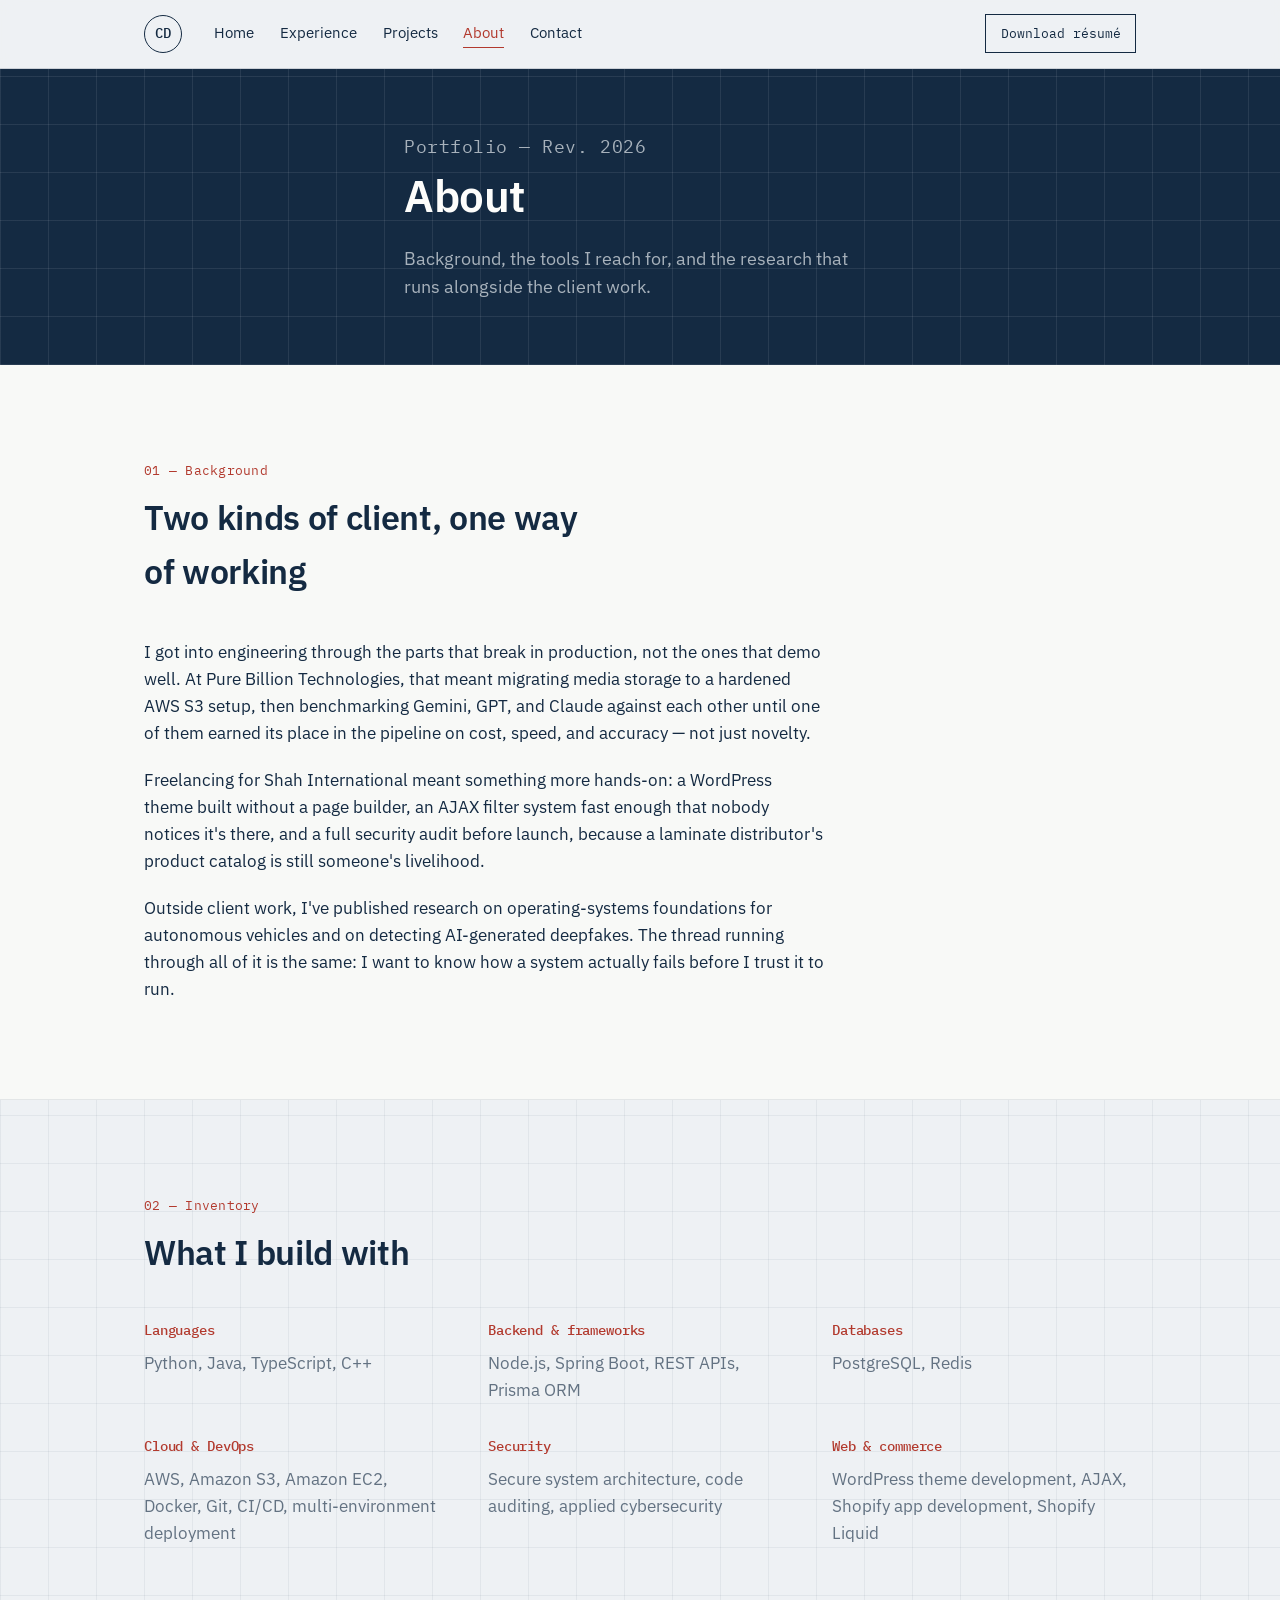
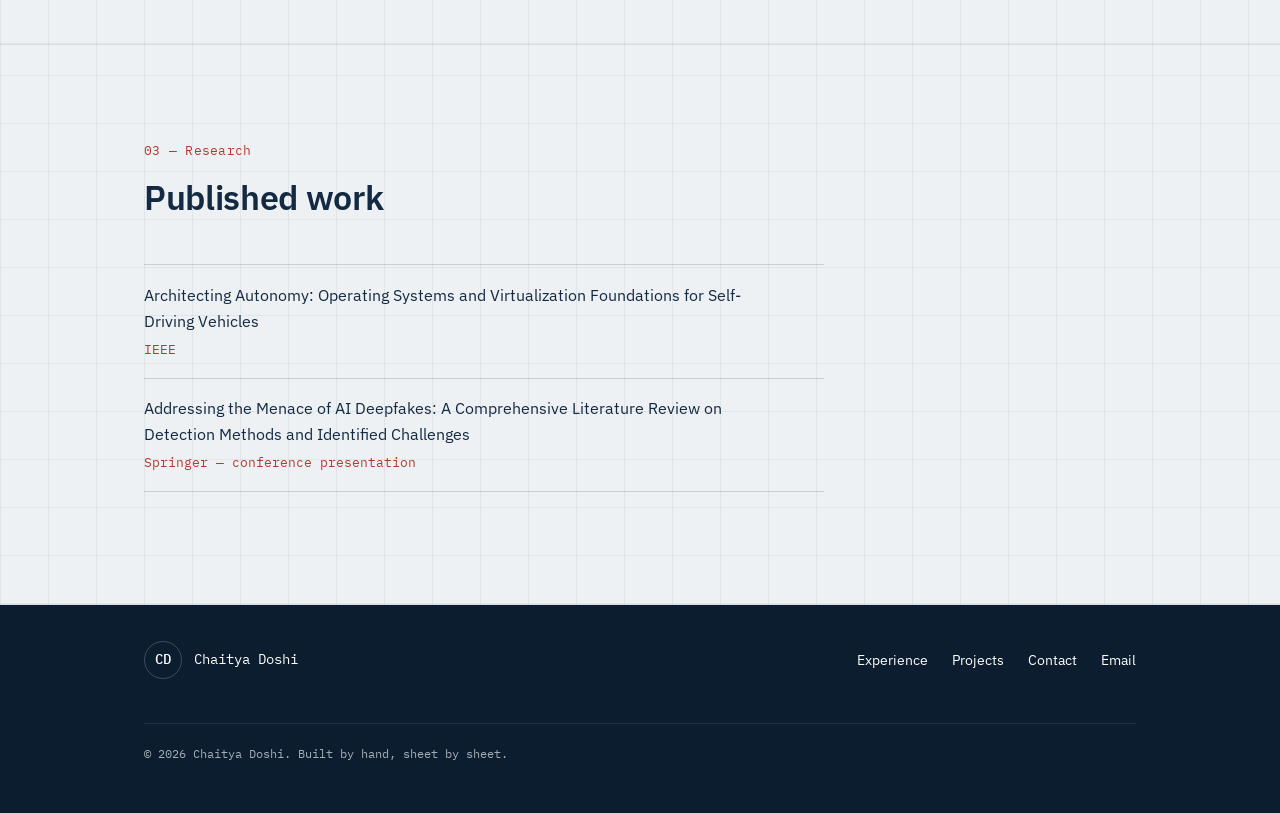
==== about.html @ 890fd2dd "Build multi-page portfolio site Blueprint-inspired design system: home, experience, projects, about," ====
<!DOCTYPE html>
<html lang="en">
<head>
<meta charset="UTF-8">
<meta name="viewport" content="width=device-width, initial-scale=1.0">
<title>About — Chaitya Doshi</title>
<meta name="description" content="Chaitya Doshi's background, skills inventory, and published research on autonomous vehicle systems and AI deepfake detection.">
<link rel="icon" href="data:image/svg+xml,%3Csvg xmlns='http://www.w3.org/2000/svg' viewBox='0 0 100 100'%3E%3Ccircle cx='50' cy='50' r='46' fill='%23142A42'/%3E%3Ccircle cx='50' cy='50' r='46' fill='none' stroke='%23EEF1F4' stroke-width='3'/%3E%3Ctext x='50' y='64' font-family='Georgia,serif' font-size='42' fill='%23EEF1F4' text-anchor='middle'%3ECD%3C/text%3E%3C/svg%3E">
<link rel="preconnect" href="https://fonts.googleapis.com">
<link rel="preconnect" href="https://fonts.gstatic.com" crossorigin>
<link href="https://fonts.googleapis.com/css2?family=IBM+Plex+Mono:wght@400;500;600&amp;family=IBM+Plex+Sans:wght@400;500;600;700&amp;display=swap" rel="stylesheet">
<link rel="stylesheet" href="css/styles.css">
</head>
<body>

<a class="skip-link" href="#main">Skip to content</a>

<header class="nav" id="nav">
  <div class="nav__inner">
    <a class="nav__mark" href="index.html" aria-label="Chaitya Doshi, home">
      <span class="nav__mark-ring">CD</span>
    </a>
    <nav class="nav__links" aria-label="Primary">
      <a href="index.html">Home</a>
      <a href="experience.html">Experience</a>
      <a href="projects.html">Projects</a>
      <a href="about.html" aria-current="page">About</a>
      <a href="contact.html">Contact</a>
    </nav>
    <a class="nav__cta" href="assets/resume/Chaitya_Doshi_Resume.docx" download>Download résumé</a>
    <button class="nav__toggle" id="navToggle" aria-expanded="false" aria-controls="navPanel" aria-label="Open menu">
      <span></span><span></span><span></span>
    </button>
  </div>
  <div class="nav__panel" id="navPanel">
    <a href="index.html">Home</a>
    <a href="experience.html">Experience</a>
    <a href="projects.html">Projects</a>
    <a href="about.html" aria-current="page">About</a>
    <a href="contact.html">Contact</a>
    <a href="assets/resume/Chaitya_Doshi_Resume.docx" download>Download résumé</a>
  </div>
</header>

<main id="main">

  <section class="pagehead">
    <div class="hero__grid" aria-hidden="true"></div>
    <div class="wrap pagehead__inner">
      <p class="hero__kicker">Portfolio — Rev. 2026</p>
      <h1>About</h1>
      <p>Background, the tools I reach for, and the research that runs alongside the client work.</p>
    </div>
  </section>

  <section class="section section--about">
    <div class="wrap">
      <div class="section__head">
        <p class="field-label">01 — Background</p>
        <h2>Two kinds of client, one way of working</h2>
      </div>
      <div class="about__body">
        <p>I got into engineering through the parts that break in production, not the ones that demo well. At Pure Billion Technologies, that meant migrating media storage to a hardened AWS S3 setup, then benchmarking Gemini, GPT, and Claude against each other until one of them earned its place in the pipeline on cost, speed, and accuracy — not just novelty.</p>
        <p>Freelancing for Shah International meant something more hands-on: a WordPress theme built without a page builder, an AJAX filter system fast enough that nobody notices it's there, and a full security audit before launch, because a laminate distributor's product catalog is still someone's livelihood.</p>
        <p>Outside client work, I've published research on operating-systems foundations for autonomous vehicles and on detecting AI-generated deepfakes. The thread running through all of it is the same: I want to know how a system actually fails before I trust it to run.</p>
      </div>
    </div>
  </section>

  <section class="section section--skills">
    <div class="wrap">
      <div class="section__head">
        <p class="field-label">02 — Inventory</p>
        <h2>What I build with</h2>
      </div>
      <div class="inventory">
        <div class="inventory__group">
          <h3>Languages</h3>
          <p>Python, Java, TypeScript, C++</p>
        </div>
        <div class="inventory__group">
          <h3>Backend &amp; frameworks</h3>
          <p>Node.js, Spring Boot, REST APIs, Prisma ORM</p>
        </div>
        <div class="inventory__group">
          <h3>Databases</h3>
          <p>PostgreSQL, Redis</p>
        </div>
        <div class="inventory__group">
          <h3>Cloud &amp; DevOps</h3>
          <p>AWS, Amazon S3, Amazon EC2, Docker, Git, CI/CD, multi-environment deployment</p>
        </div>
        <div class="inventory__group">
          <h3>Security</h3>
          <p>Secure system architecture, code auditing, applied cybersecurity</p>
        </div>
        <div class="inventory__group">
          <h3>Web &amp; commerce</h3>
          <p>WordPress theme development, AJAX, Shopify app development, Shopify Liquid</p>
        </div>
      </div>
    </div>
  </section>

  <section class="section section--pub">
    <div class="wrap">
      <div class="section__head">
        <p class="field-label">03 — Research</p>
        <h2>Published work</h2>
      </div>

      <ul class="citations">
        <li>
          <p class="citations__title">Architecting Autonomy: Operating Systems and Virtualization Foundations for Self-Driving Vehicles</p>
          <p class="citations__meta">IEEE</p>
        </li>
        <li>
          <p class="citations__title">Addressing the Menace of AI Deepfakes: A Comprehensive Literature Review on Detection Methods and Identified Challenges</p>
          <p class="citations__meta">Springer — conference presentation</p>
        </li>
      </ul>
    </div>
  </section>

</main>

<footer class="footer footer--simple">
  <div class="wrap footer__inner">
    <a class="footer--simple__mark" href="index.html">
      <span class="nav__mark-ring">CD</span>
      Chaitya Doshi
    </a>
    <nav class="footer--simple__links" aria-label="Footer">
      <a href="experience.html">Experience</a>
      <a href="projects.html">Projects</a>
      <a href="contact.html">Contact</a>
      <a href="mailto:chaityadoshi23755@gmail.com">Email</a>
    </nav>
    <p class="footer--simple__fine">© <span id="year">2026</span> Chaitya Doshi. Built by hand, sheet by sheet.</p>
  </div>
</footer>

<script src="js/script.js"></script>
</body>
</html>
---- css/styles.css ----
/* ==========================================================================
   Tokens
   ========================================================================== */
:root {
  --ink: #142a42;
  --ink-deep: #0c1d30;
  --paper: #eef1f4;
  --paper-card: #f8f9f7;
  --paper-white: #fdfdfb;
  --stamp: #b23a2e;
  --stamp-bright: #ff8066;
  --line: rgba(20, 42, 66, 0.16);
  --line-soft: rgba(20, 42, 66, 0.09);
  --line-on-dark: rgba(238, 241, 244, 0.22);
  --line-on-dark-soft: rgba(238, 241, 244, 0.1);
  --grid-light: rgba(20, 42, 66, 0.06);
  --grid-dark: rgba(238, 241, 244, 0.09);
  --text-muted: rgba(20, 42, 66, 0.64);
  --text-muted-on-dark: rgba(238, 241, 244, 0.68);

  --font-sans: "IBM Plex Sans", "Segoe UI", system-ui, sans-serif;
  --font-mono: "IBM Plex Mono", "SFMono-Regular", Consolas, monospace;

  --wrap: 1120px;
  --gutter: clamp(1.5rem, 5vw, 4rem);
}

/* ==========================================================================
   Reset & base
   ========================================================================== */
*, *::before, *::after { box-sizing: border-box; }
html { scroll-behavior: smooth; }
@media (prefers-reduced-motion: reduce) {
  html { scroll-behavior: auto; }
  *, *::before, *::after { animation-duration: 0.001ms !important; animation-iteration-count: 1 !important; transition-duration: 0.001ms !important; scroll-behavior: auto !important; }
}

html, body { max-width: 100%; overflow-x: hidden; }

body {
  margin: 0;
  background: var(--paper);
  color: var(--ink);
  font-family: var(--font-sans);
  font-size: 17px;
  line-height: 1.6;
  -webkit-font-smoothing: antialiased;
}

img { max-width: 100%; display: block; }
a { color: inherit; }

h1, h2, h3 { margin: 0; font-family: var(--font-sans); font-weight: 600; letter-spacing: -0.01em; }

.wrap {
  max-width: var(--wrap);
  margin: 0 auto;
  padding-left: var(--gutter);
  padding-right: var(--gutter);
}

.skip-link {
  position: absolute;
  left: -999px;
  top: 0;
  background: var(--ink);
  color: var(--paper-white);
  padding: 0.75rem 1.25rem;
  z-index: 200;
  font-family: var(--font-mono);
  font-size: 0.85rem;
}
.skip-link:focus { left: var(--gutter); top: 0.75rem; }

:focus-visible {
  outline: 2px solid var(--stamp);
  outline-offset: 3px;
}

.field-label {
  font-family: var(--font-mono);
  font-size: 0.8rem;
  letter-spacing: 0.02em;
  color: var(--stamp);
  margin: 0 0 0.6rem;
}

/* ==========================================================================
   Nav
   ========================================================================== */
.nav {
  position: sticky;
  top: 0;
  z-index: 100;
  background: rgba(238, 241, 244, 0.92);
  backdrop-filter: blur(8px);
  border-bottom: 1px solid var(--line);
}

.nav__inner {
  max-width: var(--wrap);
  margin: 0 auto;
  padding: 0.9rem var(--gutter);
  display: flex;
  align-items: center;
  gap: 2rem;
}

.nav__mark { text-decoration: none; flex-shrink: 0; }
.nav__mark-ring {
  display: inline-flex;
  align-items: center;
  justify-content: center;
  width: 2.4rem;
  height: 2.4rem;
  border-radius: 999px;
  border: 1.5px solid var(--ink);
  font-family: var(--font-mono);
  font-size: 0.85rem;
  font-weight: 500;
  color: var(--ink);
}

.nav__links {
  display: flex;
  gap: 1.6rem;
  flex: 1;
}
.nav__links a {
  text-decoration: none;
  font-size: 0.95rem;
  color: var(--ink);
  border-bottom: 1px solid transparent;
  padding-bottom: 2px;
  transition: border-color 0.15s ease;
}
.nav__links a:hover { border-color: var(--stamp); }
.nav__links a[aria-current="page"] { border-color: var(--stamp); color: var(--stamp); }
.nav__panel a[aria-current="page"] { color: var(--stamp); }

.nav__cta {
  font-family: var(--font-mono);
  font-size: 0.82rem;
  text-decoration: none;
  border: 1px solid var(--ink);
  padding: 0.5rem 0.9rem;
  white-space: nowrap;
  transition: background 0.15s ease, color 0.15s ease;
}
.nav__cta:hover { background: var(--ink); color: var(--paper-white); }

.nav__toggle {
  display: none;
  flex-direction: column;
  justify-content: center;
  gap: 5px;
  width: 2.4rem;
  height: 2.4rem;
  background: none;
  border: 1px solid var(--line);
  cursor: pointer;
  margin-left: auto;
}
.nav__toggle span {
  display: block;
  height: 1.5px;
  background: var(--ink);
  margin: 0 0.6rem;
}

.nav__panel {
  display: none;
  flex-direction: column;
  padding: 0.5rem var(--gutter) 1.25rem;
  border-top: 1px solid var(--line);
}
.nav__panel a {
  text-decoration: none;
  color: var(--ink);
  padding: 0.7rem 0;
  border-bottom: 1px solid var(--line-soft);
  font-size: 1rem;
}

.nav.is-open .nav__panel { display: flex; }

@media (max-width: 860px) {
  .nav__links, .nav__cta { display: none; }
  .nav__toggle { display: flex; }
}

/* ==========================================================================
   Blueprint grid backgrounds
   ========================================================================== */
.hero {
  position: relative;
  background: var(--ink);
  color: var(--paper-white);
  overflow: hidden;
  padding-top: clamp(3.5rem, 8vw, 6rem);
  padding-bottom: clamp(3.5rem, 8vw, 6rem);
}

.hero__grid {
  position: absolute;
  inset: 0;
  background-image:
    repeating-linear-gradient(90deg, var(--grid-dark) 0, var(--grid-dark) 1px, transparent 1px, transparent 48px),
    repeating-linear-gradient(0deg, var(--grid-dark) 0, var(--grid-dark) 1px, transparent 1px, transparent 48px);
  opacity: 0;
  animation: gridIn 1.1s ease forwards 0.1s;
}

@keyframes gridIn { to { opacity: 1; } }

.hero__inner { position: relative; z-index: 1; }

.hero__kicker {
  font-family: var(--font-mono);
  font-size: 0.8rem;
  letter-spacing: 0.03em;
  color: var(--stamp-bright);
  margin: 0 0 1rem;
}

.hero__name {
  font-size: clamp(2.75rem, 7vw, 4.75rem);
  line-height: 1.02;
  margin-bottom: 1.1rem;
}

/* Condensed header band for interior pages */
.pagehead {
  position: relative;
  background: var(--ink);
  color: var(--paper-white);
  overflow: hidden;
  padding: clamp(2.75rem, 6vw, 4rem) 0;
}
.pagehead__inner { position: relative; z-index: 1; max-width: 60ch; }
.pagehead h1 { font-size: clamp(2rem, 4.5vw, 2.75rem); margin-bottom: 0.85rem; }
.pagehead p { font-size: clamp(1rem, 1.6vw, 1.1rem); color: var(--text-muted-on-dark); margin: 0; max-width: 52ch; }

.hero__role {
  font-size: clamp(1.05rem, 2vw, 1.3rem);
  font-weight: 400;
  max-width: 42ch;
  color: var(--text-muted-on-dark);
  margin-bottom: 2.5rem;
}

.titleblock {
  border-top: 1px solid var(--line-on-dark);
  margin: 0 0 2.25rem;
  max-width: 640px;
}
.titleblock__row {
  display: grid;
  grid-template-columns: 11rem 1fr;
  gap: 1rem;
  padding: 0.7rem 0;
  border-bottom: 1px solid var(--line-on-dark-soft);
}
.titleblock dt {
  font-family: var(--font-mono);
  font-size: 0.82rem;
  color: var(--text-muted-on-dark);
}
.titleblock dd {
  margin: 0;
  font-size: 0.95rem;
  overflow-wrap: break-word;
  word-break: break-word;
}
.titleblock dd a { text-decoration: underline; text-decoration-color: var(--line-on-dark); text-underline-offset: 3px; }
.titleblock dd a:hover { text-decoration-color: var(--stamp-bright); }

@media (max-width: 600px) {
  .titleblock__row {
    grid-template-columns: 1fr;
    gap: 0.3rem;
    padding: 0.85rem 0;
  }
}

.hero__actions { display: flex; gap: 1rem; flex-wrap: wrap; }

.btn {
  display: inline-block;
  font-family: var(--font-mono);
  font-size: 0.88rem;
  text-decoration: none;
  padding: 0.85rem 1.5rem;
  border: 1px solid currentColor;
  transition: transform 0.15s ease, background 0.15s ease, color 0.15s ease;
}
.btn--stamp {
  background: var(--stamp);
  border-color: var(--stamp);
  color: var(--paper-white);
}
.btn--stamp:hover { transform: translateY(-2px); }
.btn--ghost { color: var(--paper-white); }
.btn--ghost:hover { background: rgba(238, 241, 244, 0.08); }

/* ==========================================================================
   Sections (paper)
   ========================================================================== */
.section {
  padding: clamp(3.5rem, 8vw, 6rem) 0;
  border-bottom: 1px solid var(--line-soft);
  background-image:
    repeating-linear-gradient(90deg, var(--grid-light) 0, var(--grid-light) 1px, transparent 1px, transparent 48px),
    repeating-linear-gradient(0deg, var(--grid-light) 0, var(--grid-light) 1px, transparent 1px, transparent 48px);
}

.section--about { background: var(--paper-card); background-image: none; }

.section__head { margin-bottom: 2.5rem; max-width: 46ch; }
.section__head--tight { margin-top: 3.5rem; margin-bottom: 1.75rem; }
.section__head h2 { font-size: clamp(1.6rem, 3vw, 2.1rem); }

.about__body { max-width: 68ch; }
.about__body p { margin: 0 0 1.2rem; }
.about__body p:last-child { margin-bottom: 0; }

/* ==========================================================================
   Experience log
   ========================================================================== */
.log { display: flex; flex-direction: column; gap: 2.5rem; }

.log__entry {
  display: grid;
  grid-template-columns: 9rem 1fr;
  gap: 2rem;
  padding-top: 2rem;
  border-top: 1px solid var(--line);
}
.log__entry:first-child { border-top: 1px solid var(--line); }

.log__meta { display: flex; flex-direction: column; gap: 0.6rem; }

.stamp {
  display: inline-block;
  font-family: var(--font-mono);
  font-size: 0.78rem;
  padding: 0.3rem 0.65rem;
  border: 1.5px solid var(--stamp);
  color: var(--stamp);
  width: fit-content;
  transform: rotate(-2deg);
}

.log__date { font-family: var(--font-mono); font-size: 0.85rem; color: var(--text-muted); }

.log__body h3 { font-size: 1.3rem; margin-bottom: 0.25rem; }
.log__org { font-family: var(--font-mono); font-size: 0.88rem; color: var(--text-muted); margin: 0 0 1.1rem; }

.log__points { margin: 0 0 1.25rem; padding-left: 1.1rem; max-width: 66ch; }
.log__points li { margin-bottom: 0.55rem; }
.log__points li:last-child { margin-bottom: 0; }

.tags { display: flex; flex-wrap: wrap; gap: 0.5rem; }
.tags span {
  font-family: var(--font-mono);
  font-size: 0.76rem;
  padding: 0.28rem 0.6rem;
  border: 1px solid var(--line);
  color: var(--text-muted);
}

@media (max-width: 640px) {
  .log__entry { grid-template-columns: 1fr; gap: 0.9rem; }
}

/* ==========================================================================
   Project case files
   ========================================================================== */
.cases {
  display: grid;
  grid-template-columns: repeat(2, 1fr);
  gap: 1.5rem;
}

.case {
  position: relative;
  background: var(--paper-white);
  border: 1px solid var(--line);
  padding: 2rem;
}
.case::after {
  content: "";
  position: absolute;
  inset: 8px -8px -8px 8px;
  border: 1px solid var(--line-soft);
  z-index: -1;
}

.case__stamp {
  font-family: var(--font-mono);
  font-size: 0.78rem;
  color: var(--stamp);
  margin-bottom: 0.9rem;
}
.case h3 { font-size: 1.25rem; margin-bottom: 0.2rem; }
.case__sub { font-family: var(--font-mono); font-size: 0.85rem; color: var(--text-muted); margin: 0 0 1rem; }
.case p:not(.case__sub) { margin: 0 0 1.25rem; max-width: 46ch; }

@media (max-width: 720px) {
  .cases { grid-template-columns: 1fr; }
}

/* ==========================================================================
   Publications / roles
   ========================================================================== */
.citations { list-style: none; margin: 0 0 1rem; padding: 0; max-width: 68ch; }
.citations li {
  padding: 1.1rem 0;
  border-top: 1px solid var(--line);
}
.citations li:last-child { border-bottom: 1px solid var(--line); }
.citations__title { margin: 0 0 0.3rem; font-size: 1rem; max-width: 60ch; }
.citations__meta { margin: 0; font-family: var(--font-mono); font-size: 0.82rem; color: var(--stamp); }

.roles { list-style: none; margin: 0; padding: 0; max-width: 68ch; }
.roles li { padding: 0.9rem 0; border-top: 1px solid var(--line); }
.roles li:last-child { border-bottom: 1px solid var(--line); }
.roles__title { margin: 0 0 0.25rem; font-size: 0.98rem; }
.roles__meta { margin: 0; font-size: 0.9rem; color: var(--text-muted); }

/* ==========================================================================
   Skills inventory
   ========================================================================== */
.inventory {
  display: grid;
  grid-template-columns: repeat(3, 1fr);
  gap: 2rem 2.5rem;
}
.inventory__group h3 {
  font-family: var(--font-mono);
  font-size: 0.85rem;
  font-weight: 500;
  color: var(--stamp);
  margin-bottom: 0.5rem;
}
.inventory__group p { margin: 0; color: var(--text-muted); }

@media (max-width: 760px) {
  .inventory { grid-template-columns: repeat(2, 1fr); }
}
@media (max-width: 500px) {
  .inventory { grid-template-columns: 1fr; }
}

/* ==========================================================================
   Home: section footer link, teaser grid
   ========================================================================== */
.section__foot { margin-top: 2.25rem; }
.section__foot a {
  font-family: var(--font-mono);
  font-size: 0.88rem;
  text-decoration: none;
  border-bottom: 1px solid var(--stamp);
  color: var(--stamp);
  padding-bottom: 2px;
}
.section__foot a:hover { border-color: var(--ink); color: var(--ink); }

.teaser-grid {
  display: grid;
  grid-template-columns: repeat(2, 1fr);
  gap: 1.5rem;
}
.teaser-card {
  background: var(--paper-white);
  border: 1px solid var(--line);
  padding: 1.75rem;
  text-decoration: none;
  color: var(--ink);
  display: block;
  transition: border-color 0.15s ease, transform 0.15s ease;
}
.teaser-card:hover { border-color: var(--stamp); transform: translateY(-2px); }
.teaser-card__stamp {
  font-family: var(--font-mono);
  font-size: 0.78rem;
  color: var(--stamp);
  margin-bottom: 0.9rem;
}
.teaser-card h3 { font-size: 1.15rem; margin-bottom: 0.5rem; }
.teaser-card p { margin: 0; color: var(--text-muted); max-width: 42ch; }

@media (max-width: 720px) {
  .teaser-grid { grid-template-columns: 1fr; }
}

.teaser-card--ghost {
  background: transparent;
  border-color: var(--line-on-dark);
  color: var(--paper-white);
}
.teaser-card--ghost:hover { border-color: var(--stamp-bright); }
.teaser-card--ghost h3 { color: var(--paper-white); }
.teaser-card--ghost p { color: var(--text-muted-on-dark); }

.hero__lanes { margin-bottom: 2.5rem; }

/* ==========================================================================
   Footer
   ========================================================================== */
.footer {
  position: relative;
  background: var(--ink-deep);
  color: var(--paper-white);
  padding: clamp(3.5rem, 8vw, 6rem) 0 2.5rem;
  overflow: hidden;
}

.hero__grid--footer { animation: none; opacity: 1; }

.footer__inner { position: relative; z-index: 1; }
.footer__lead { max-width: 50ch; margin-bottom: 2.5rem; }
.footer__lead h2 { font-size: clamp(1.6rem, 3vw, 2.2rem); margin-bottom: 0.9rem; }
.footer__copy { color: var(--text-muted-on-dark); margin: 0; }

.titleblock--footer { max-width: 560px; }

.footer__fine {
  font-family: var(--font-mono);
  font-size: 0.8rem;
  color: var(--text-muted-on-dark);
  margin-top: 2.5rem;
  padding-top: 1.5rem;
  border-top: 1px solid var(--line-on-dark-soft);
}

/* Lightweight footer used on interior pages */
.footer--simple {
  padding: 2.25rem 0;
}
.footer--simple .footer__inner {
  display: flex;
  flex-wrap: wrap;
  align-items: center;
  justify-content: space-between;
  gap: 1.25rem;
}
.footer--simple__mark {
  display: inline-flex;
  align-items: center;
  gap: 0.75rem;
  text-decoration: none;
  color: var(--paper-white);
  font-family: var(--font-mono);
  font-size: 0.85rem;
}
.footer--simple__mark .nav__mark-ring {
  border-color: var(--line-on-dark);
  color: var(--paper-white);
}
.footer--simple__links {
  display: flex;
  flex-wrap: wrap;
  gap: 1.5rem;
  font-size: 0.9rem;
}
.footer--simple__links a { text-decoration: none; border-bottom: 1px solid transparent; }
.footer--simple__links a:hover { border-color: var(--stamp-bright); }
.footer--simple__fine {
  font-family: var(--font-mono);
  font-size: 0.78rem;
  color: var(--text-muted-on-dark);
  width: 100%;
  margin-top: 1.5rem;
  padding-top: 1.25rem;
  border-top: 1px solid var(--line-on-dark-soft);
}

/* ==========================================================================
   Load-in stagger for hero fields
   ========================================================================== */
.titleblock__row {
  opacity: 0;
  transform: translateY(6px);
  animation: rowIn 0.5s ease forwards;
}
.titleblock__row:nth-child(1) { animation-delay: 0.15s; }
.titleblock__row:nth-child(2) { animation-delay: 0.22s; }
.titleblock__row:nth-child(3) { animation-delay: 0.29s; }
.titleblock__row:nth-child(4) { animation-delay: 0.36s; }
.titleblock__row:nth-child(5) { animation-delay: 0.43s; }

@keyframes rowIn { to { opacity: 1; transform: translateY(0); } }

.footer .titleblock__row { animation: none; opacity: 1; transform: none; }

@media (prefers-reduced-motion: reduce) {
  .hero__grid, .titleblock__row { animation: none; opacity: 1; transform: none; }
}
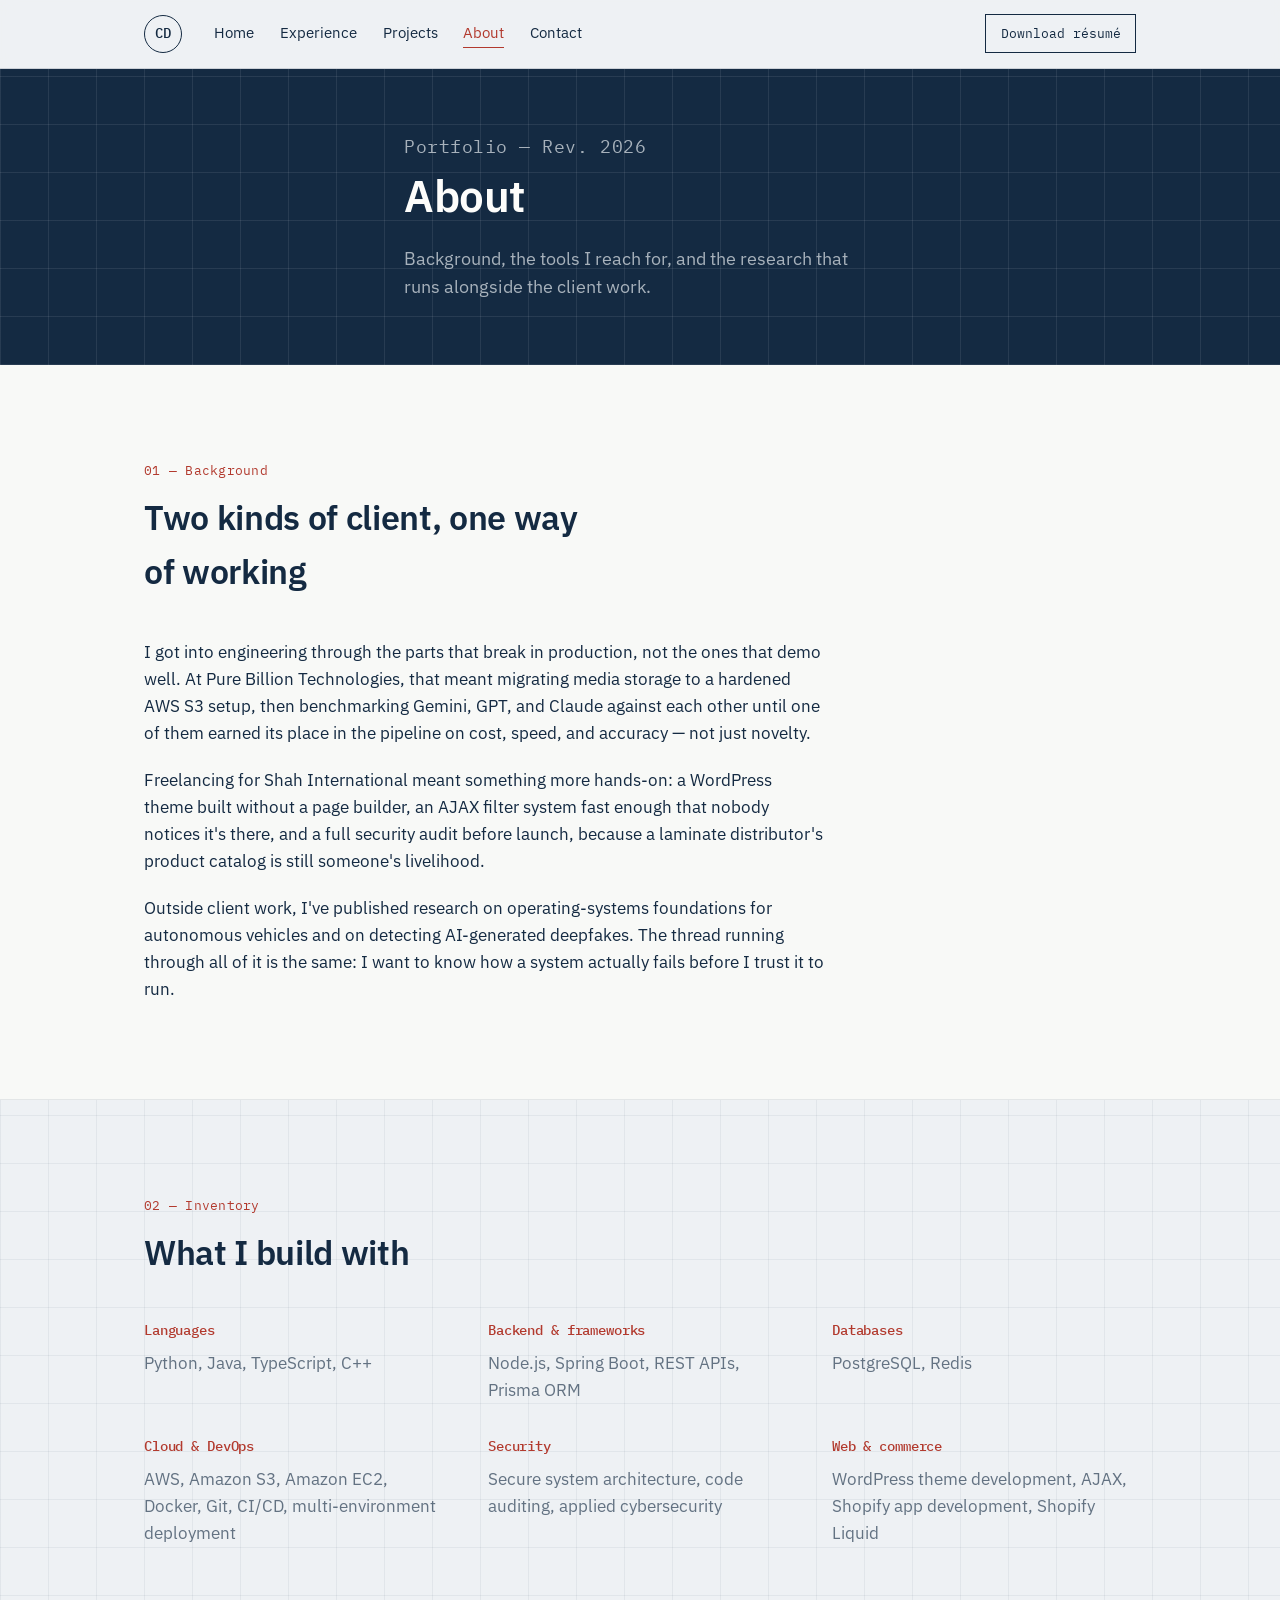
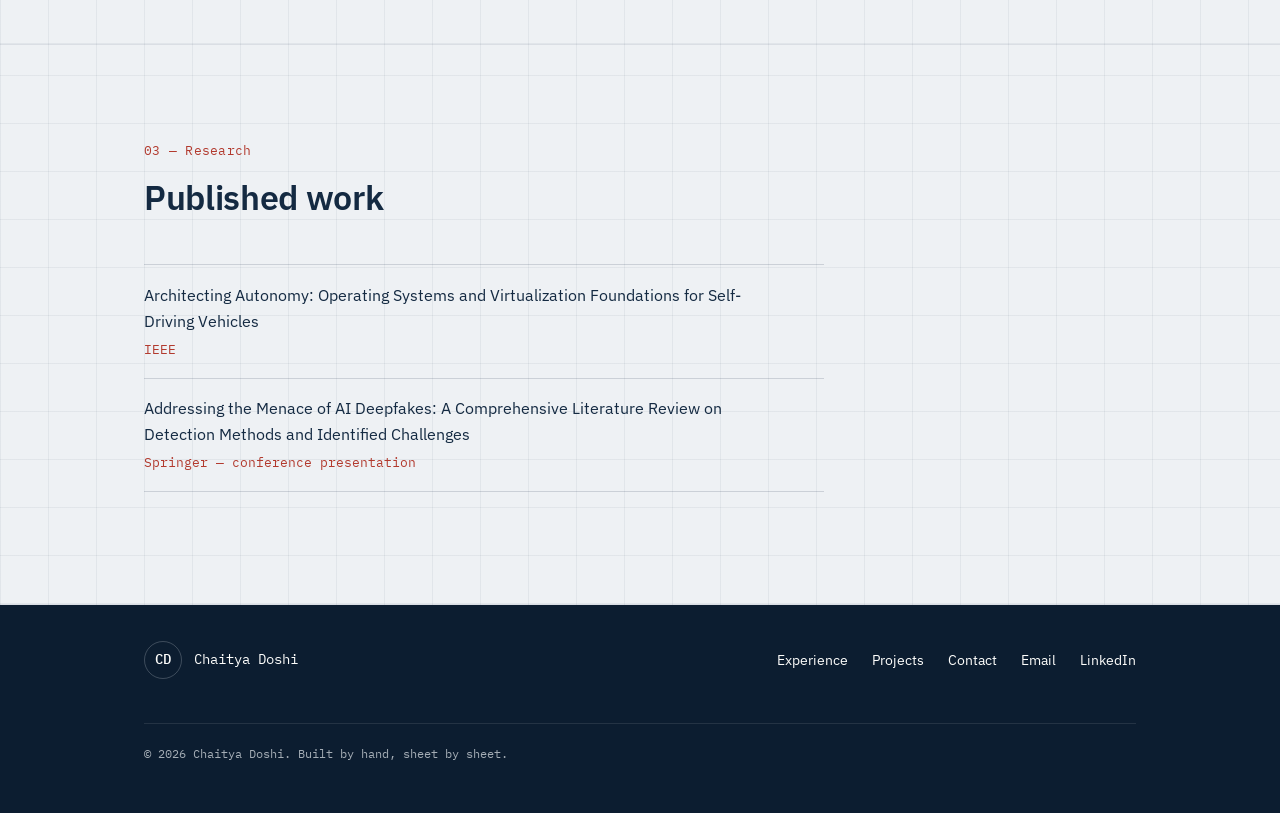
==== commit 7020ec08: "Add LinkedIn link and rebuild mobile nav as an off-canvas sidebar Mobile menu now slides in from the" ====
--- a/about.html
+++ b/about.html
@@ -32,15 +32,16 @@
       <span></span><span></span><span></span>
     </button>
   </div>
-  <div class="nav__panel" id="navPanel">
-    <a href="index.html">Home</a>
-    <a href="experience.html">Experience</a>
-    <a href="projects.html">Projects</a>
-    <a href="about.html" aria-current="page">About</a>
-    <a href="contact.html">Contact</a>
-    <a href="assets/resume/Chaitya_Doshi_Resume.docx" download>Download résumé</a>
-  </div>
 </header>
+<div class="nav__backdrop" id="navBackdrop"></div>
+<div class="nav__panel" id="navPanel">
+  <a href="index.html">Home</a>
+  <a href="experience.html">Experience</a>
+  <a href="projects.html">Projects</a>
+  <a href="about.html" aria-current="page">About</a>
+  <a href="contact.html">Contact</a>
+  <a href="assets/resume/Chaitya_Doshi_Resume.docx" download>Download résumé</a>
+</div>
 
 <main id="main">
 
@@ -135,6 +136,7 @@
       <a href="projects.html">Projects</a>
       <a href="contact.html">Contact</a>
       <a href="mailto:chaityadoshi23755@gmail.com">Email</a>
+      <a href="https://www.linkedin.com/in/chaitya-doshi-277522202/" target="_blank" rel="noopener">LinkedIn</a>
     </nav>
     <p class="footer--simple__fine">© <span id="year">2026</span> Chaitya Doshi. Built by hand, sheet by sheet.</p>
   </div>
--- a/css/styles.css
+++ b/css/styles.css
@@ -36,6 +36,7 @@
 }
 
 html, body { max-width: 100%; overflow-x: hidden; }
+body.nav-open { overflow: hidden; }
 
 body {
   margin: 0;
@@ -151,6 +152,7 @@
 
 .nav__toggle {
   display: none;
+  position: relative;
   flex-direction: column;
   justify-content: center;
   gap: 5px;
@@ -160,33 +162,70 @@
   border: 1px solid var(--line);
   cursor: pointer;
   margin-left: auto;
+  z-index: 220;
 }
 .nav__toggle span {
   display: block;
   height: 1.5px;
   background: var(--ink);
   margin: 0 0.6rem;
-}
+  transition: transform 0.25s ease, opacity 0.2s ease;
+}
+.nav.is-open .nav__toggle span:nth-child(1) { transform: translateY(6.5px) rotate(45deg); }
+.nav.is-open .nav__toggle span:nth-child(2) { opacity: 0; }
+.nav.is-open .nav__toggle span:nth-child(3) { transform: translateY(-6.5px) rotate(-45deg); }
+
+/* Off-canvas sidebar */
+.nav__backdrop {
+  position: fixed;
+  inset: 0;
+  background: rgba(12, 29, 48, 0.55);
+  opacity: 0;
+  pointer-events: none;
+  transition: opacity 0.25s ease;
+  z-index: 195;
+}
+body.nav-open .nav__backdrop { opacity: 1; pointer-events: auto; }
 
 .nav__panel {
-  display: none;
+  position: fixed;
+  top: 0;
+  right: 0;
+  height: 100dvh;
+  width: min(320px, 84vw);
+  display: flex;
   flex-direction: column;
-  padding: 0.5rem var(--gutter) 1.25rem;
-  border-top: 1px solid var(--line);
-}
+  gap: 0.2rem;
+  background: var(--ink);
+  padding: 5.5rem 1.75rem 2rem;
+  overflow-y: auto;
+  transform: translateX(100%);
+  transition: transform 0.3s ease;
+  z-index: 200;
+  border-top: none;
+}
+body.nav-open .nav__panel { transform: translateX(0); }
+
 .nav__panel a {
   text-decoration: none;
-  color: var(--ink);
-  padding: 0.7rem 0;
-  border-bottom: 1px solid var(--line-soft);
-  font-size: 1rem;
-}
-
-.nav.is-open .nav__panel { display: flex; }
+  color: var(--paper-white);
+  padding: 0.85rem 0;
+  border-bottom: 1px solid var(--line-on-dark-soft);
+  font-size: 1.05rem;
+}
+.nav__panel a:last-child { border-bottom: none; margin-top: 0.75rem; font-family: var(--font-mono); font-size: 0.85rem; color: var(--text-muted-on-dark); }
+
+@media (prefers-reduced-motion: reduce) {
+  .nav__panel, .nav__backdrop, .nav__toggle span { transition: none; }
+}
 
 @media (max-width: 860px) {
   .nav__links, .nav__cta { display: none; }
   .nav__toggle { display: flex; }
+}
+
+@media (min-width: 861px) {
+  .nav__panel, .nav__backdrop { display: none; }
 }
 
 /* ==========================================================================
@@ -589,6 +628,7 @@
 .titleblock__row:nth-child(3) { animation-delay: 0.29s; }
 .titleblock__row:nth-child(4) { animation-delay: 0.36s; }
 .titleblock__row:nth-child(5) { animation-delay: 0.43s; }
+.titleblock__row:nth-child(6) { animation-delay: 0.5s; }
 
 @keyframes rowIn { to { opacity: 1; transform: translateY(0); } }
 
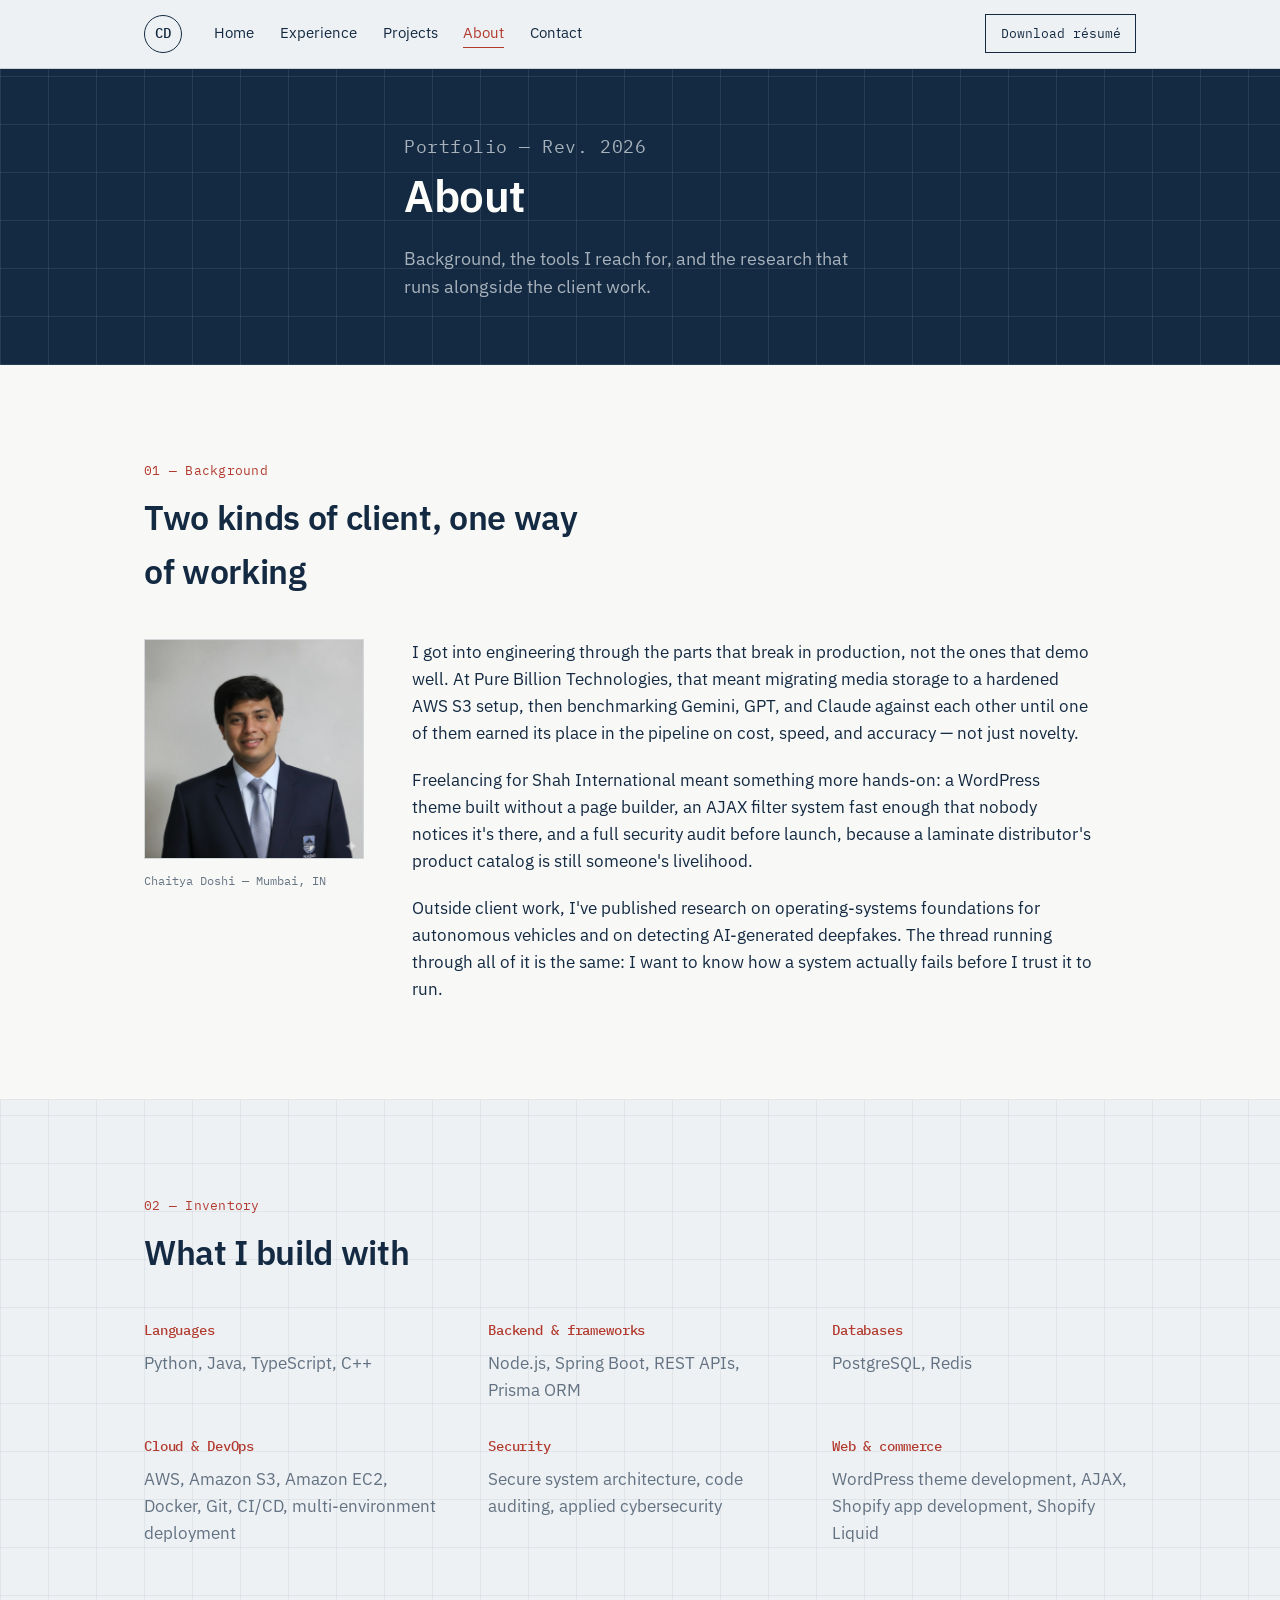
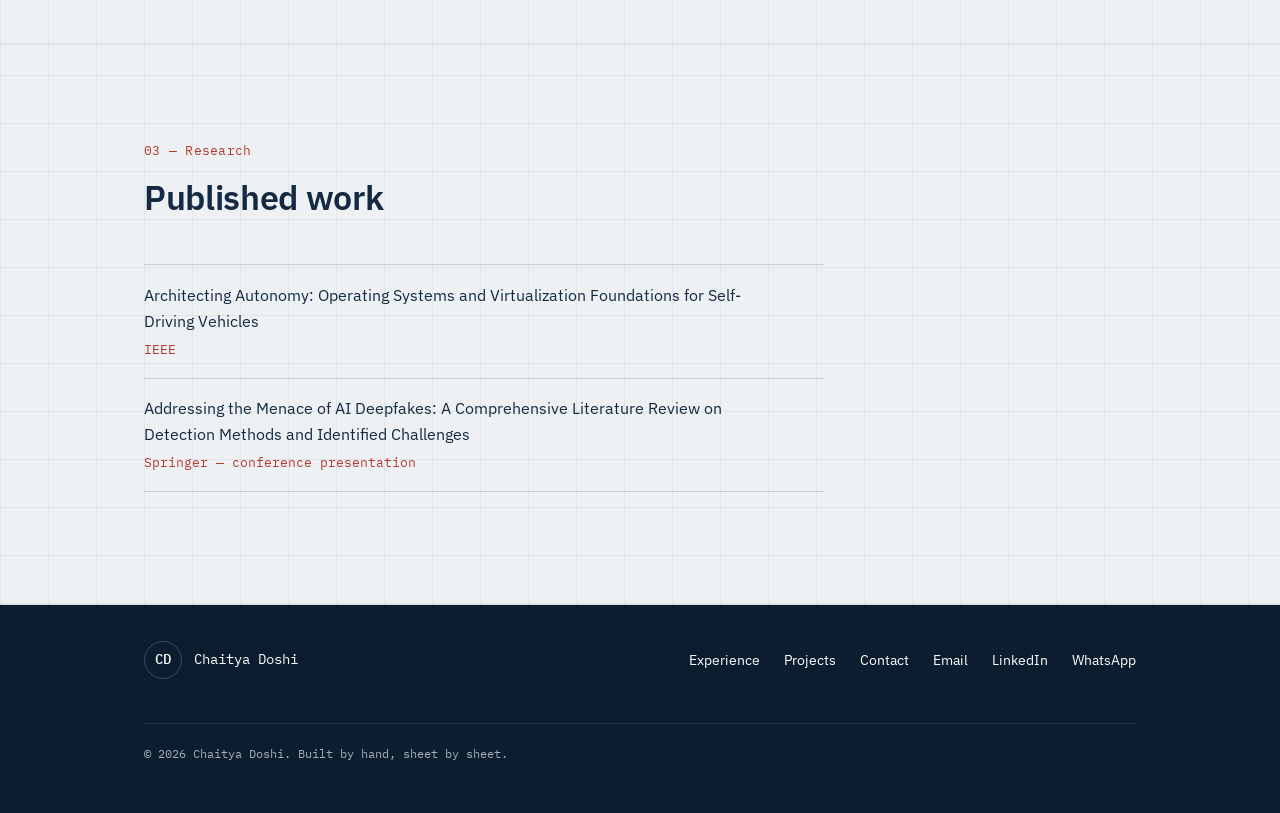
==== commit 1066ab3c: "Add headshot photo and WhatsApp contact links Home hero now uses a split layout with a framed portra" ====
--- a/about.html
+++ b/about.html
@@ -60,10 +60,18 @@
         <p class="field-label">01 — Background</p>
         <h2>Two kinds of client, one way of working</h2>
       </div>
-      <div class="about__body">
-        <p>I got into engineering through the parts that break in production, not the ones that demo well. At Pure Billion Technologies, that meant migrating media storage to a hardened AWS S3 setup, then benchmarking Gemini, GPT, and Claude against each other until one of them earned its place in the pipeline on cost, speed, and accuracy — not just novelty.</p>
-        <p>Freelancing for Shah International meant something more hands-on: a WordPress theme built without a page builder, an AJAX filter system fast enough that nobody notices it's there, and a full security audit before launch, because a laminate distributor's product catalog is still someone's livelihood.</p>
-        <p>Outside client work, I've published research on operating-systems foundations for autonomous vehicles and on detecting AI-generated deepfakes. The thread running through all of it is the same: I want to know how a system actually fails before I trust it to run.</p>
+      <div class="bio-layout">
+        <div class="bio-photo">
+          <div class="bio-photo-frame">
+            <img src="assets/img/chaitya.jpg" alt="Chaitya Doshi" width="900" height="900" loading="lazy">
+          </div>
+          <p class="bio-photo-label">Chaitya Doshi — Mumbai, IN</p>
+        </div>
+        <div class="about__body">
+          <p>I got into engineering through the parts that break in production, not the ones that demo well. At Pure Billion Technologies, that meant migrating media storage to a hardened AWS S3 setup, then benchmarking Gemini, GPT, and Claude against each other until one of them earned its place in the pipeline on cost, speed, and accuracy — not just novelty.</p>
+          <p>Freelancing for Shah International meant something more hands-on: a WordPress theme built without a page builder, an AJAX filter system fast enough that nobody notices it's there, and a full security audit before launch, because a laminate distributor's product catalog is still someone's livelihood.</p>
+          <p>Outside client work, I've published research on operating-systems foundations for autonomous vehicles and on detecting AI-generated deepfakes. The thread running through all of it is the same: I want to know how a system actually fails before I trust it to run.</p>
+        </div>
       </div>
     </div>
   </section>
@@ -137,6 +145,7 @@
       <a href="contact.html">Contact</a>
       <a href="mailto:chaityadoshi23755@gmail.com">Email</a>
       <a href="https://www.linkedin.com/in/chaitya-doshi-277522202/" target="_blank" rel="noopener">LinkedIn</a>
+      <a href="https://wa.me/917400171730" target="_blank" rel="noopener">WhatsApp</a>
     </nav>
     <p class="footer--simple__fine">© <span id="year">2026</span> Chaitya Doshi. Built by hand, sheet by sheet.</p>
   </div>
--- a/css/styles.css
+++ b/css/styles.css
@@ -254,6 +254,47 @@
 
 .hero__inner { position: relative; z-index: 1; }
 
+.hero__layout {
+  display: grid;
+  grid-template-columns: minmax(200px, 300px) 1fr;
+  gap: clamp(2rem, 5vw, 4.5rem);
+  align-items: start;
+}
+
+.hero__photo { position: relative; }
+.hero__photo-frame {
+  position: relative;
+  aspect-ratio: 1 / 1;
+  border: 1px solid var(--line-on-dark);
+  overflow: hidden;
+  background: var(--ink-deep);
+}
+.hero__photo-frame::after {
+  content: "";
+  position: absolute;
+  inset: 8px -8px -8px 8px;
+  border: 1px solid var(--line-on-dark-soft);
+  z-index: -1;
+}
+.hero__photo-frame img {
+  width: 100%;
+  height: 100%;
+  object-fit: cover;
+  display: block;
+  filter: grayscale(8%) contrast(1.03);
+}
+.hero__photo-label {
+  font-family: var(--font-mono);
+  font-size: 0.76rem;
+  color: var(--text-muted-on-dark);
+  margin: 0.75rem 0 0;
+}
+
+@media (max-width: 720px) {
+  .hero__layout { grid-template-columns: 1fr; }
+  .hero__photo { width: min(220px, 60vw); margin: 0 0 0.5rem; }
+}
+
 .hero__kicker {
   font-family: var(--font-mono);
   font-size: 0.8rem;
@@ -362,6 +403,45 @@
 .about__body { max-width: 68ch; }
 .about__body p { margin: 0 0 1.2rem; }
 .about__body p:last-child { margin-bottom: 0; }
+
+.bio-layout {
+  display: grid;
+  grid-template-columns: minmax(160px, 220px) 1fr;
+  gap: clamp(2rem, 4vw, 3rem);
+  align-items: start;
+}
+.bio-photo-frame {
+  position: relative;
+  aspect-ratio: 1 / 1;
+  border: 1px solid var(--line);
+  overflow: hidden;
+  background: var(--paper-card);
+}
+.bio-photo-frame::after {
+  content: "";
+  position: absolute;
+  inset: 8px -8px -8px 8px;
+  border: 1px solid var(--line-soft);
+  z-index: -1;
+}
+.bio-photo-frame img {
+  width: 100%;
+  height: 100%;
+  object-fit: cover;
+  display: block;
+  filter: grayscale(8%) contrast(1.03);
+}
+.bio-photo-label {
+  font-family: var(--font-mono);
+  font-size: 0.76rem;
+  color: var(--text-muted);
+  margin: 0.75rem 0 0;
+}
+
+@media (max-width: 640px) {
+  .bio-layout { grid-template-columns: 1fr; }
+  .bio-photo { width: min(200px, 55vw); }
+}
 
 /* ==========================================================================
    Experience log
@@ -629,6 +709,7 @@
 .titleblock__row:nth-child(4) { animation-delay: 0.36s; }
 .titleblock__row:nth-child(5) { animation-delay: 0.43s; }
 .titleblock__row:nth-child(6) { animation-delay: 0.5s; }
+.titleblock__row:nth-child(n+7) { animation-delay: 0.57s; }
 
 @keyframes rowIn { to { opacity: 1; transform: translateY(0); } }
 
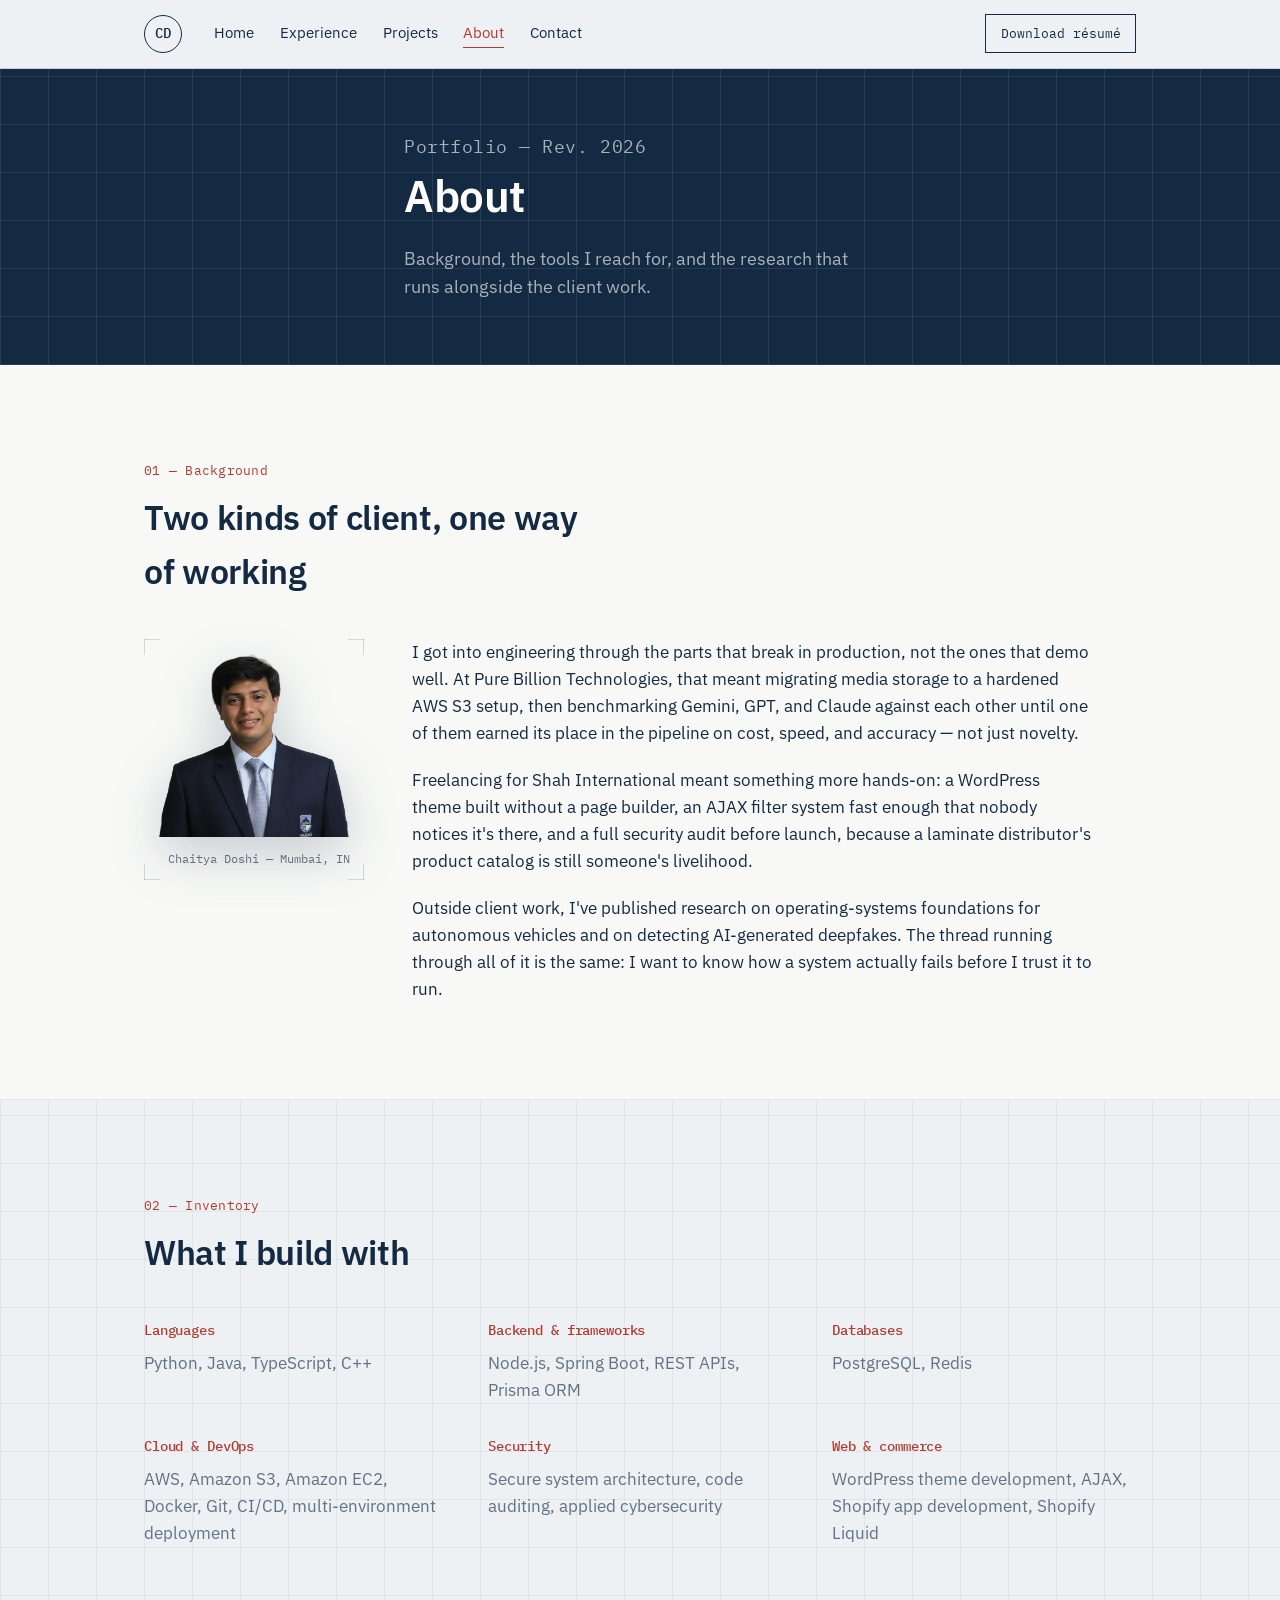
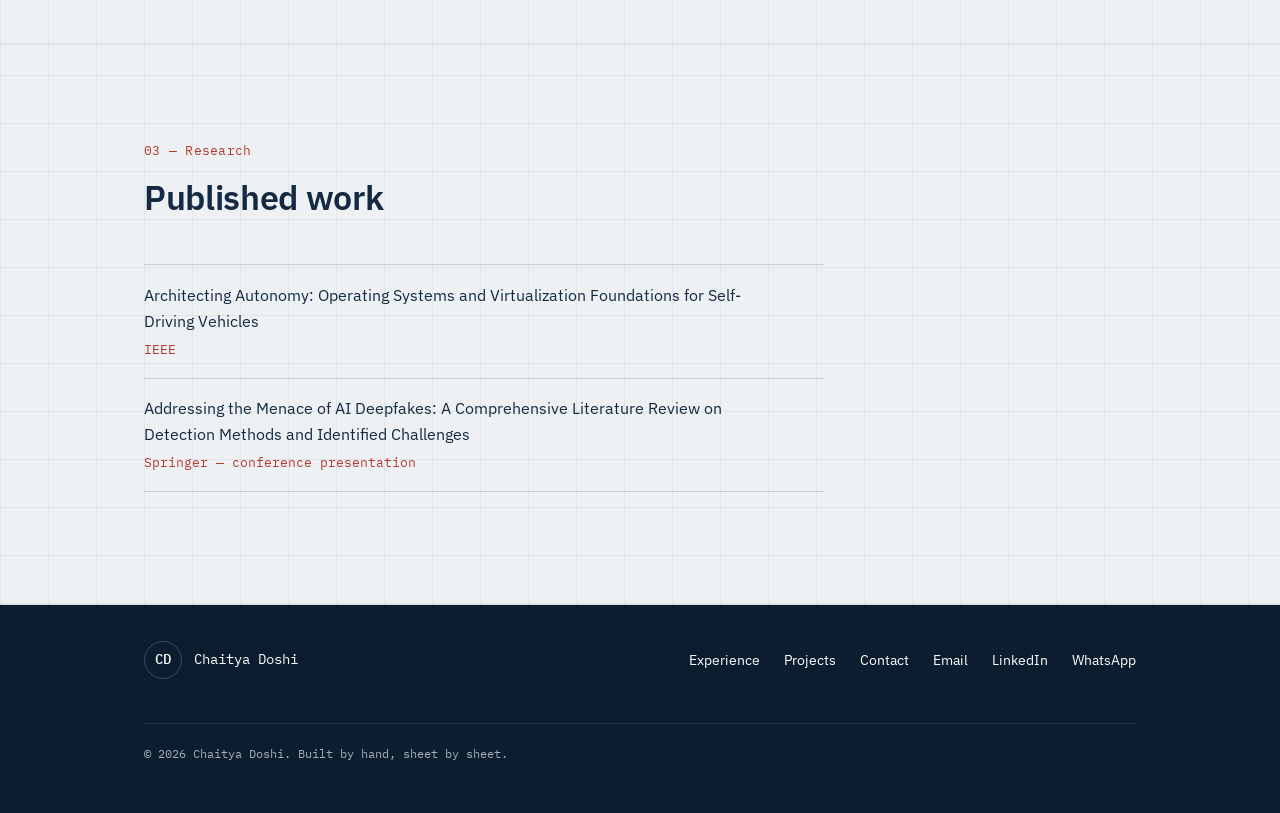
==== commit 51068802: "Replace framed headshot with a floating background-removed cutout Removed the AI-tool watermark via " ====
--- a/about.html
+++ b/about.html
@@ -62,9 +62,10 @@
       </div>
       <div class="bio-layout">
         <div class="bio-photo">
-          <div class="bio-photo-frame">
-            <img src="assets/img/chaitya.jpg" alt="Chaitya Doshi" width="900" height="900" loading="lazy">
-          </div>
+          <picture>
+            <source srcset="assets/img/chaitya-cutout.webp" type="image/webp">
+            <img src="assets/img/chaitya-cutout.png" alt="Chaitya Doshi" width="700" height="665" loading="lazy">
+          </picture>
           <p class="bio-photo-label">Chaitya Doshi — Mumbai, IN</p>
         </div>
         <div class="about__body">
--- a/css/styles.css
+++ b/css/styles.css
@@ -261,38 +261,39 @@
   align-items: start;
 }
 
-.hero__photo { position: relative; }
-.hero__photo-frame {
-  position: relative;
-  aspect-ratio: 1 / 1;
-  border: 1px solid var(--line-on-dark);
-  overflow: hidden;
-  background: var(--ink-deep);
-}
-.hero__photo-frame::after {
+.hero__photo { position: relative; padding: 14px; }
+.hero__photo::before {
   content: "";
   position: absolute;
-  inset: 8px -8px -8px 8px;
-  border: 1px solid var(--line-on-dark-soft);
-  z-index: -1;
-}
-.hero__photo-frame img {
+  inset: 0;
+  pointer-events: none;
+  --hp-tick: var(--line-on-dark);
+  background:
+    linear-gradient(var(--hp-tick), var(--hp-tick)) 0 0 / 18px 1px no-repeat,
+    linear-gradient(var(--hp-tick), var(--hp-tick)) 0 0 / 1px 18px no-repeat,
+    linear-gradient(var(--hp-tick), var(--hp-tick)) 100% 0 / 18px 1px no-repeat,
+    linear-gradient(var(--hp-tick), var(--hp-tick)) 100% 0 / 1px 18px no-repeat,
+    linear-gradient(var(--hp-tick), var(--hp-tick)) 0 100% / 18px 1px no-repeat,
+    linear-gradient(var(--hp-tick), var(--hp-tick)) 0 100% / 1px 18px no-repeat,
+    linear-gradient(var(--hp-tick), var(--hp-tick)) 100% 100% / 18px 1px no-repeat,
+    linear-gradient(var(--hp-tick), var(--hp-tick)) 100% 100% / 1px 18px no-repeat;
+}
+.hero__photo img {
+  display: block;
   width: 100%;
-  height: 100%;
-  object-fit: cover;
-  display: block;
-  filter: grayscale(8%) contrast(1.03);
+  height: auto;
+  filter: grayscale(6%) contrast(1.03) drop-shadow(0 22px 34px rgba(4, 10, 20, 0.55));
 }
 .hero__photo-label {
   font-family: var(--font-mono);
   font-size: 0.76rem;
   color: var(--text-muted-on-dark);
-  margin: 0.75rem 0 0;
+  margin: 0.75rem 0 0 14px;
 }
 
 @media (max-width: 720px) {
   .hero__layout { grid-template-columns: 1fr; }
-  .hero__photo { width: min(220px, 60vw); margin: 0 0 0.5rem; }
+  .hero__photo { width: min(240px, 62vw); margin: 0 0 0.5rem; }
 }
 
 .hero__kicker {
@@ -410,32 +411,34 @@
   gap: clamp(2rem, 4vw, 3rem);
   align-items: start;
 }
-.bio-photo-frame {
-  position: relative;
-  aspect-ratio: 1 / 1;
-  border: 1px solid var(--line);
-  overflow: hidden;
-  background: var(--paper-card);
-}
-.bio-photo-frame::after {
+.bio-photo { position: relative; padding: 12px; }
+.bio-photo::before {
   content: "";
   position: absolute;
-  inset: 8px -8px -8px 8px;
-  border: 1px solid var(--line-soft);
-  z-index: -1;
-}
-.bio-photo-frame img {
+  inset: 0;
+  pointer-events: none;
+  --bp-tick: var(--line);
+  background:
+    linear-gradient(var(--bp-tick), var(--bp-tick)) 0 0 / 16px 1px no-repeat,
+    linear-gradient(var(--bp-tick), var(--bp-tick)) 0 0 / 1px 16px no-repeat,
+    linear-gradient(var(--bp-tick), var(--bp-tick)) 100% 0 / 16px 1px no-repeat,
+    linear-gradient(var(--bp-tick), var(--bp-tick)) 100% 0 / 1px 16px no-repeat,
+    linear-gradient(var(--bp-tick), var(--bp-tick)) 0 100% / 16px 1px no-repeat,
+    linear-gradient(var(--bp-tick), var(--bp-tick)) 0 100% / 1px 16px no-repeat,
+    linear-gradient(var(--bp-tick), var(--bp-tick)) 100% 100% / 16px 1px no-repeat,
+    linear-gradient(var(--bp-tick), var(--bp-tick)) 100% 100% / 1px 16px no-repeat;
+}
+.bio-photo img {
+  display: block;
   width: 100%;
-  height: 100%;
-  object-fit: cover;
-  display: block;
-  filter: grayscale(8%) contrast(1.03);
+  height: auto;
+  filter: grayscale(6%) contrast(1.03) drop-shadow(0 16px 26px rgba(20, 42, 66, 0.22));
 }
 .bio-photo-label {
   font-family: var(--font-mono);
   font-size: 0.76rem;
   color: var(--text-muted);
-  margin: 0.75rem 0 0;
+  margin: 0.75rem 0 0 12px;
 }
 
 @media (max-width: 640px) {
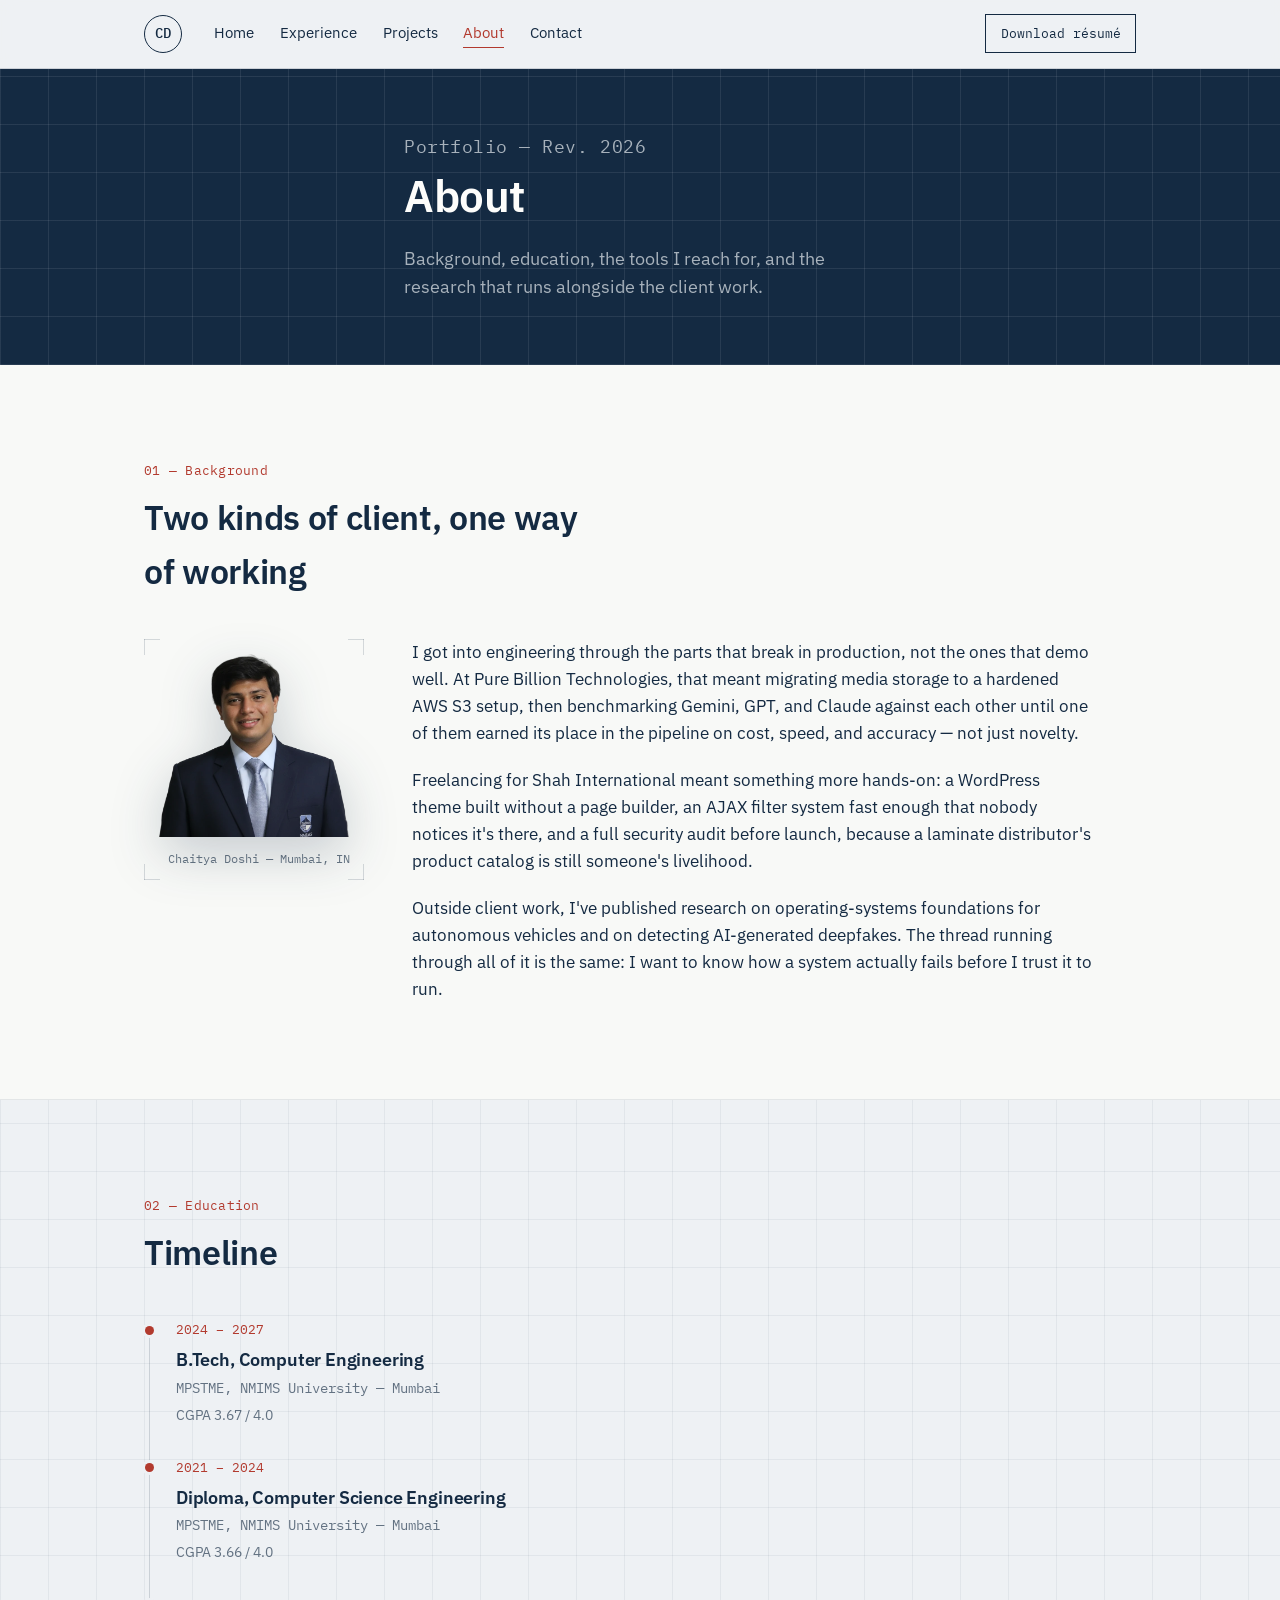
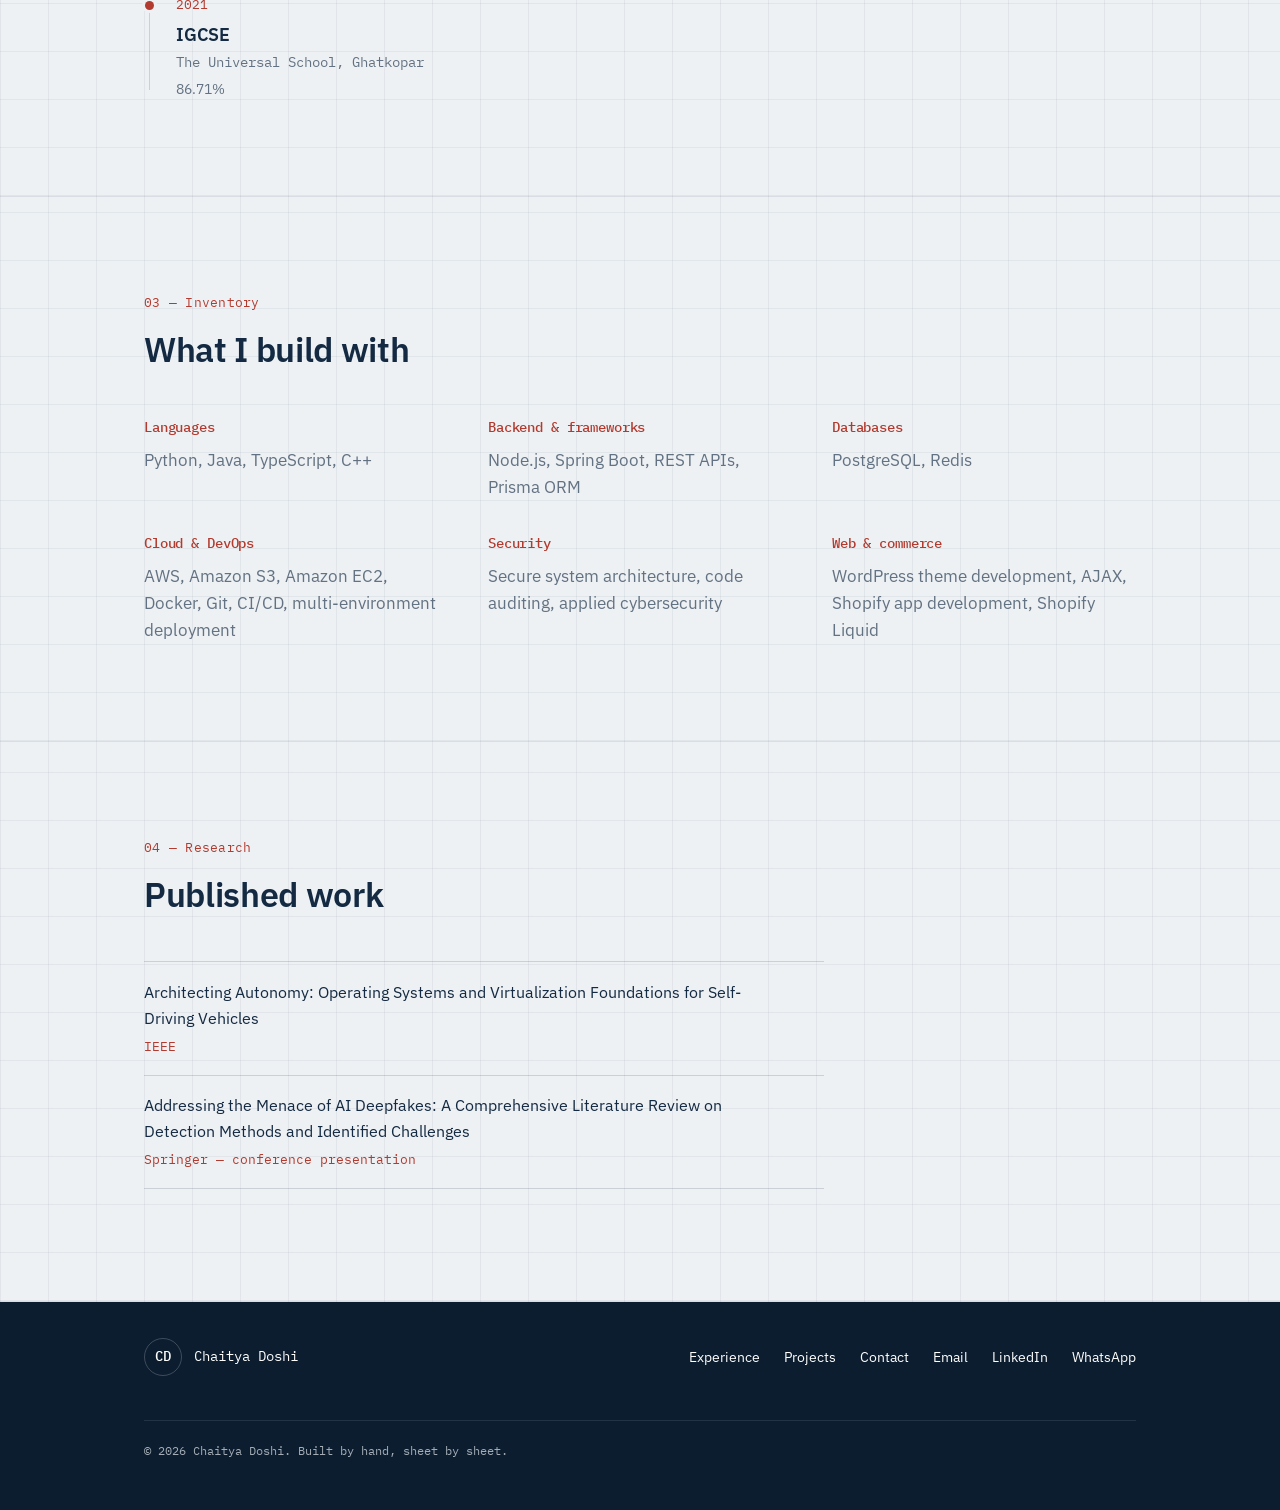
==== commit 70d1f2e0: "Add chronological timelines, micro-interactions, and cursor-reactive grid - Experience log and a new" ====
--- a/about.html
+++ b/about.html
@@ -47,10 +47,11 @@
 
   <section class="pagehead">
     <div class="hero__grid" aria-hidden="true"></div>
+    <div class="hero__glow" aria-hidden="true"></div>
     <div class="wrap pagehead__inner">
       <p class="hero__kicker">Portfolio — Rev. 2026</p>
       <h1>About</h1>
-      <p>Background, the tools I reach for, and the research that runs alongside the client work.</p>
+      <p>Background, education, the tools I reach for, and the research that runs alongside the client work.</p>
     </div>
   </section>
 
@@ -77,10 +78,39 @@
     </div>
   </section>
 
+  <section class="section">
+    <div class="wrap">
+      <div class="section__head">
+        <p class="field-label">02 — Education</p>
+        <h2>Timeline</h2>
+      </div>
+      <ol class="timeline">
+        <li class="timeline__item">
+          <p class="timeline__date">2024 – 2027</p>
+          <h3 class="timeline__title">B.Tech, Computer Engineering</h3>
+          <p class="timeline__org">MPSTME, NMIMS University — Mumbai</p>
+          <p class="timeline__meta">CGPA 3.67 / 4.0</p>
+        </li>
+        <li class="timeline__item">
+          <p class="timeline__date">2021 – 2024</p>
+          <h3 class="timeline__title">Diploma, Computer Science Engineering</h3>
+          <p class="timeline__org">MPSTME, NMIMS University — Mumbai</p>
+          <p class="timeline__meta">CGPA 3.66 / 4.0</p>
+        </li>
+        <li class="timeline__item">
+          <p class="timeline__date">2021</p>
+          <h3 class="timeline__title">IGCSE</h3>
+          <p class="timeline__org">The Universal School, Ghatkopar</p>
+          <p class="timeline__meta">86.71%</p>
+        </li>
+      </ol>
+    </div>
+  </section>
+
   <section class="section section--skills">
     <div class="wrap">
       <div class="section__head">
-        <p class="field-label">02 — Inventory</p>
+        <p class="field-label">03 — Inventory</p>
         <h2>What I build with</h2>
       </div>
       <div class="inventory">
@@ -115,7 +145,7 @@
   <section class="section section--pub">
     <div class="wrap">
       <div class="section__head">
-        <p class="field-label">03 — Research</p>
+        <p class="field-label">04 — Research</p>
         <h2>Published work</h2>
       </div>
 
--- a/css/styles.css
+++ b/css/styles.css
@@ -252,6 +252,20 @@
 
 @keyframes gridIn { to { opacity: 1; } }
 
+.hero__glow {
+  position: absolute;
+  inset: 0;
+  pointer-events: none;
+  opacity: 0;
+  transition: opacity 0.4s ease;
+  background: radial-gradient(360px circle at var(--mx, 50%) var(--my, 50%), rgba(255, 128, 102, 0.16), transparent 70%);
+}
+.hero__glow.is-active { opacity: 1; }
+
+@media (prefers-reduced-motion: reduce) {
+  .hero__glow { display: none; }
+}
+
 .hero__inner { position: relative; z-index: 1; }
 
 .hero__layout {
@@ -339,8 +353,14 @@
   display: grid;
   grid-template-columns: 11rem 1fr;
   gap: 1rem;
-  padding: 0.7rem 0;
+  padding: 0.7rem 0 0.7rem 0.7rem;
   border-bottom: 1px solid var(--line-on-dark-soft);
+  border-left: 2px solid transparent;
+  transition: border-left-color 0.15s ease, background 0.15s ease;
+}
+.titleblock__row:hover {
+  border-left-color: var(--stamp);
+  background: rgba(238, 241, 244, 0.04);
 }
 .titleblock dt {
   font-family: var(--font-mono);
@@ -373,7 +393,7 @@
   text-decoration: none;
   padding: 0.85rem 1.5rem;
   border: 1px solid currentColor;
-  transition: transform 0.15s ease, background 0.15s ease, color 0.15s ease;
+  transition: transform 0.15s ease, background 0.15s ease, color 0.15s ease, box-shadow 0.15s ease;
 }
 .btn--stamp {
   background: var(--stamp);
@@ -381,8 +401,14 @@
   color: var(--paper-white);
 }
 .btn--stamp:hover { transform: translateY(-2px); }
+.btn--stamp:active { transform: scale(0.96); box-shadow: 0 0 0 3px rgba(178, 58, 46, 0.25); }
 .btn--ghost { color: var(--paper-white); }
 .btn--ghost:hover { background: rgba(238, 241, 244, 0.08); }
+.btn--ghost:active { transform: scale(0.96); background: rgba(238, 241, 244, 0.14); }
+
+@media (prefers-reduced-motion: reduce) {
+  .btn, .titleblock__row { transition: none; }
+}
 
 /* ==========================================================================
    Sections (paper)
@@ -449,9 +475,25 @@
 /* ==========================================================================
    Experience log
    ========================================================================== */
-.log { display: flex; flex-direction: column; gap: 2.5rem; }
+.log {
+  display: flex;
+  flex-direction: column;
+  gap: 2.5rem;
+  position: relative;
+  padding-left: 32px;
+}
+.log::before {
+  content: "";
+  position: absolute;
+  left: 5px;
+  top: 10px;
+  bottom: 10px;
+  width: 1px;
+  background: var(--line);
+}
 
 .log__entry {
+  position: relative;
   display: grid;
   grid-template-columns: 9rem 1fr;
   gap: 2rem;
@@ -459,6 +501,23 @@
   border-top: 1px solid var(--line);
 }
 .log__entry:first-child { border-top: 1px solid var(--line); }
+.log__entry::before {
+  content: "";
+  position: absolute;
+  left: -31px;
+  top: 2.7rem;
+  width: 9px;
+  height: 9px;
+  border-radius: 50%;
+  background: var(--stamp);
+  box-shadow: 0 0 0 3px var(--paper);
+}
+
+@media (max-width: 640px) {
+  .log { padding-left: 24px; }
+  .log::before { left: 3px; }
+  .log__entry::before { left: -24px; top: 0.4rem; width: 7px; height: 7px; }
+}
 
 .log__meta { display: flex; flex-direction: column; gap: 0.6rem; }
 
@@ -493,6 +552,62 @@
 
 @media (max-width: 640px) {
   .log__entry { grid-template-columns: 1fr; gap: 0.9rem; }
+}
+
+/* ==========================================================================
+   Education timeline
+   ========================================================================== */
+.timeline {
+  position: relative;
+  list-style: none;
+  margin: 0;
+  padding-left: 32px;
+  max-width: 60ch;
+}
+.timeline::before {
+  content: "";
+  position: absolute;
+  left: 5px;
+  top: 10px;
+  bottom: 10px;
+  width: 1px;
+  background: var(--line);
+}
+.timeline__item {
+  position: relative;
+  padding-bottom: 2rem;
+}
+.timeline__item:last-child { padding-bottom: 0; }
+.timeline__item::before {
+  content: "";
+  position: absolute;
+  left: -31px;
+  top: 0.35rem;
+  width: 9px;
+  height: 9px;
+  border-radius: 50%;
+  background: var(--stamp);
+  box-shadow: 0 0 0 3px var(--paper);
+}
+.timeline__date {
+  font-family: var(--font-mono);
+  font-size: 0.8rem;
+  color: var(--stamp);
+  margin: 0 0 0.35rem;
+}
+.timeline__title { font-size: 1.1rem; margin: 0 0 0.2rem; }
+.timeline__org {
+  font-family: var(--font-mono);
+  font-size: 0.85rem;
+  color: var(--text-muted);
+  margin: 0 0 0.2rem;
+}
+.timeline__meta { font-size: 0.9rem; color: var(--text-muted); margin: 0; }
+
+@media (max-width: 640px) {
+  .timeline { padding-left: 24px; }
+  .timeline::before { left: 3px; }
+  .timeline__item::before { left: -24px; width: 7px; height: 7px; }
 }
 
 /* ==========================================================================
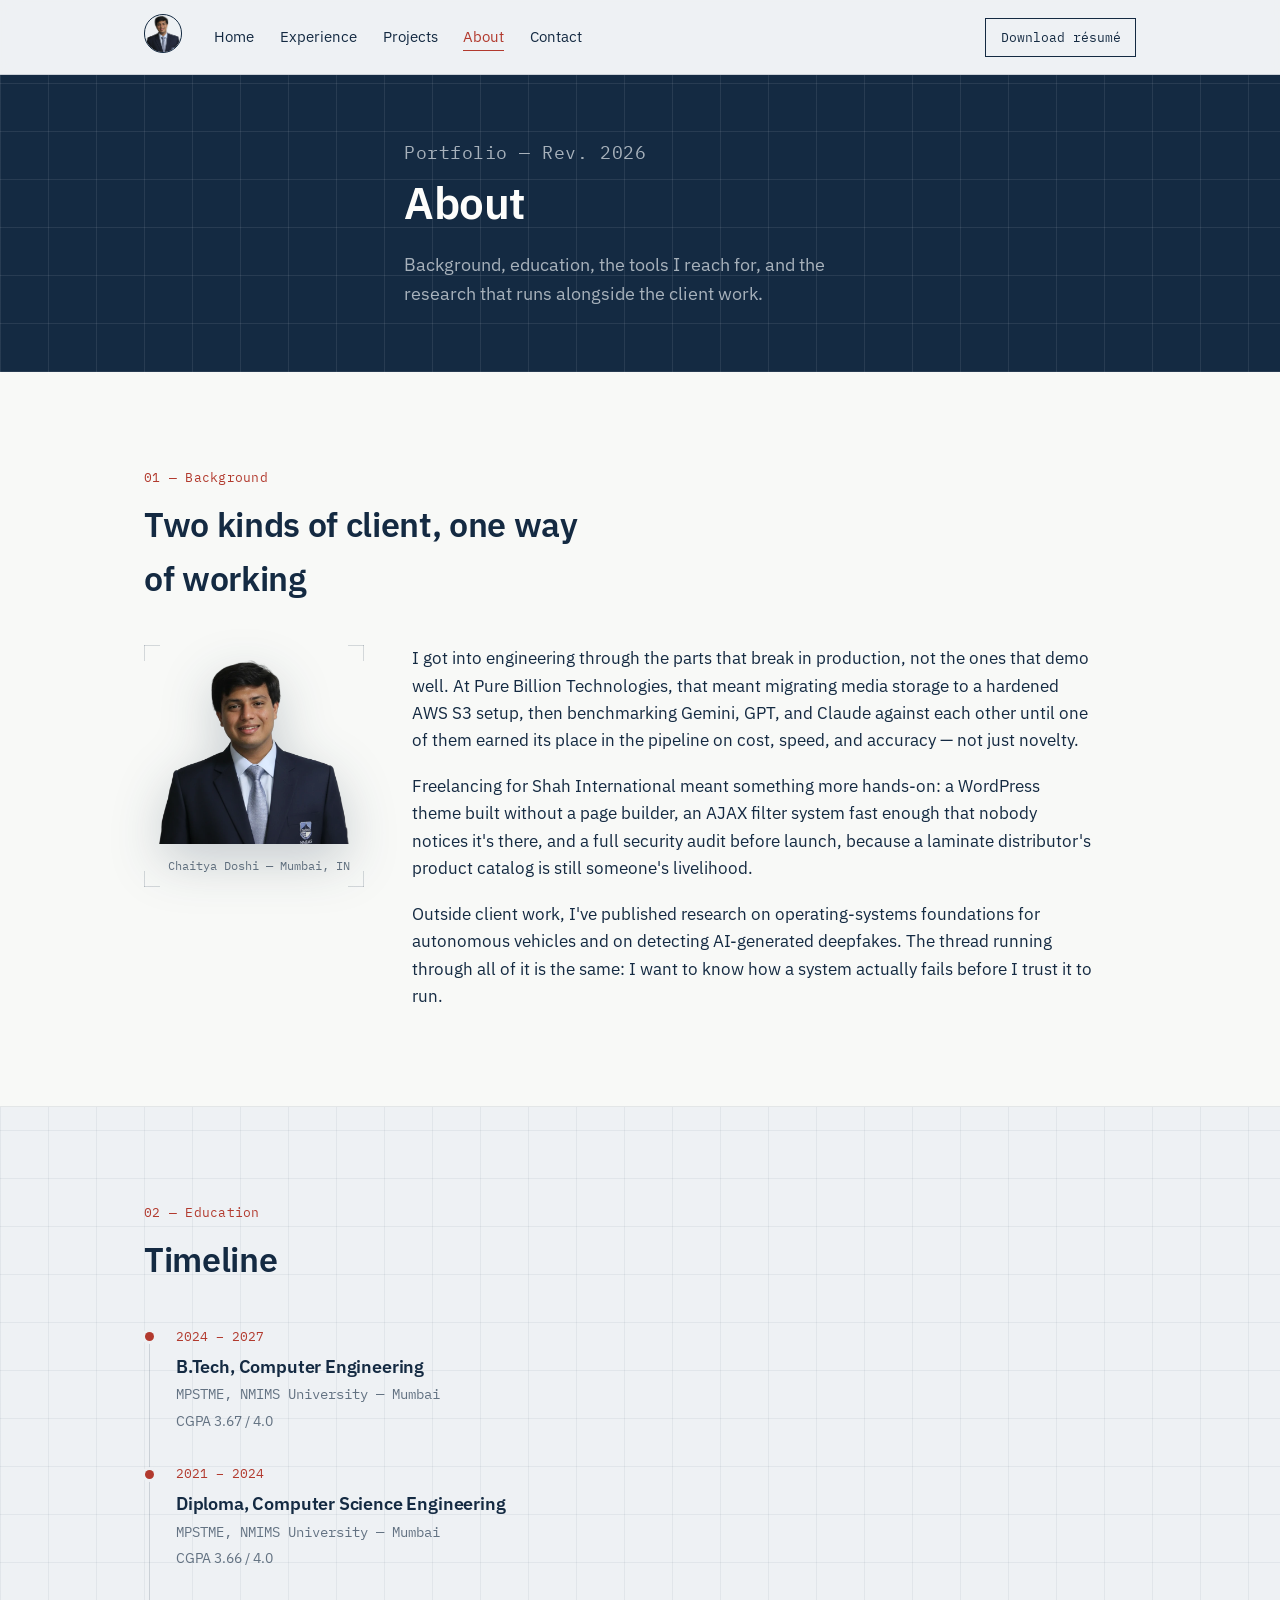
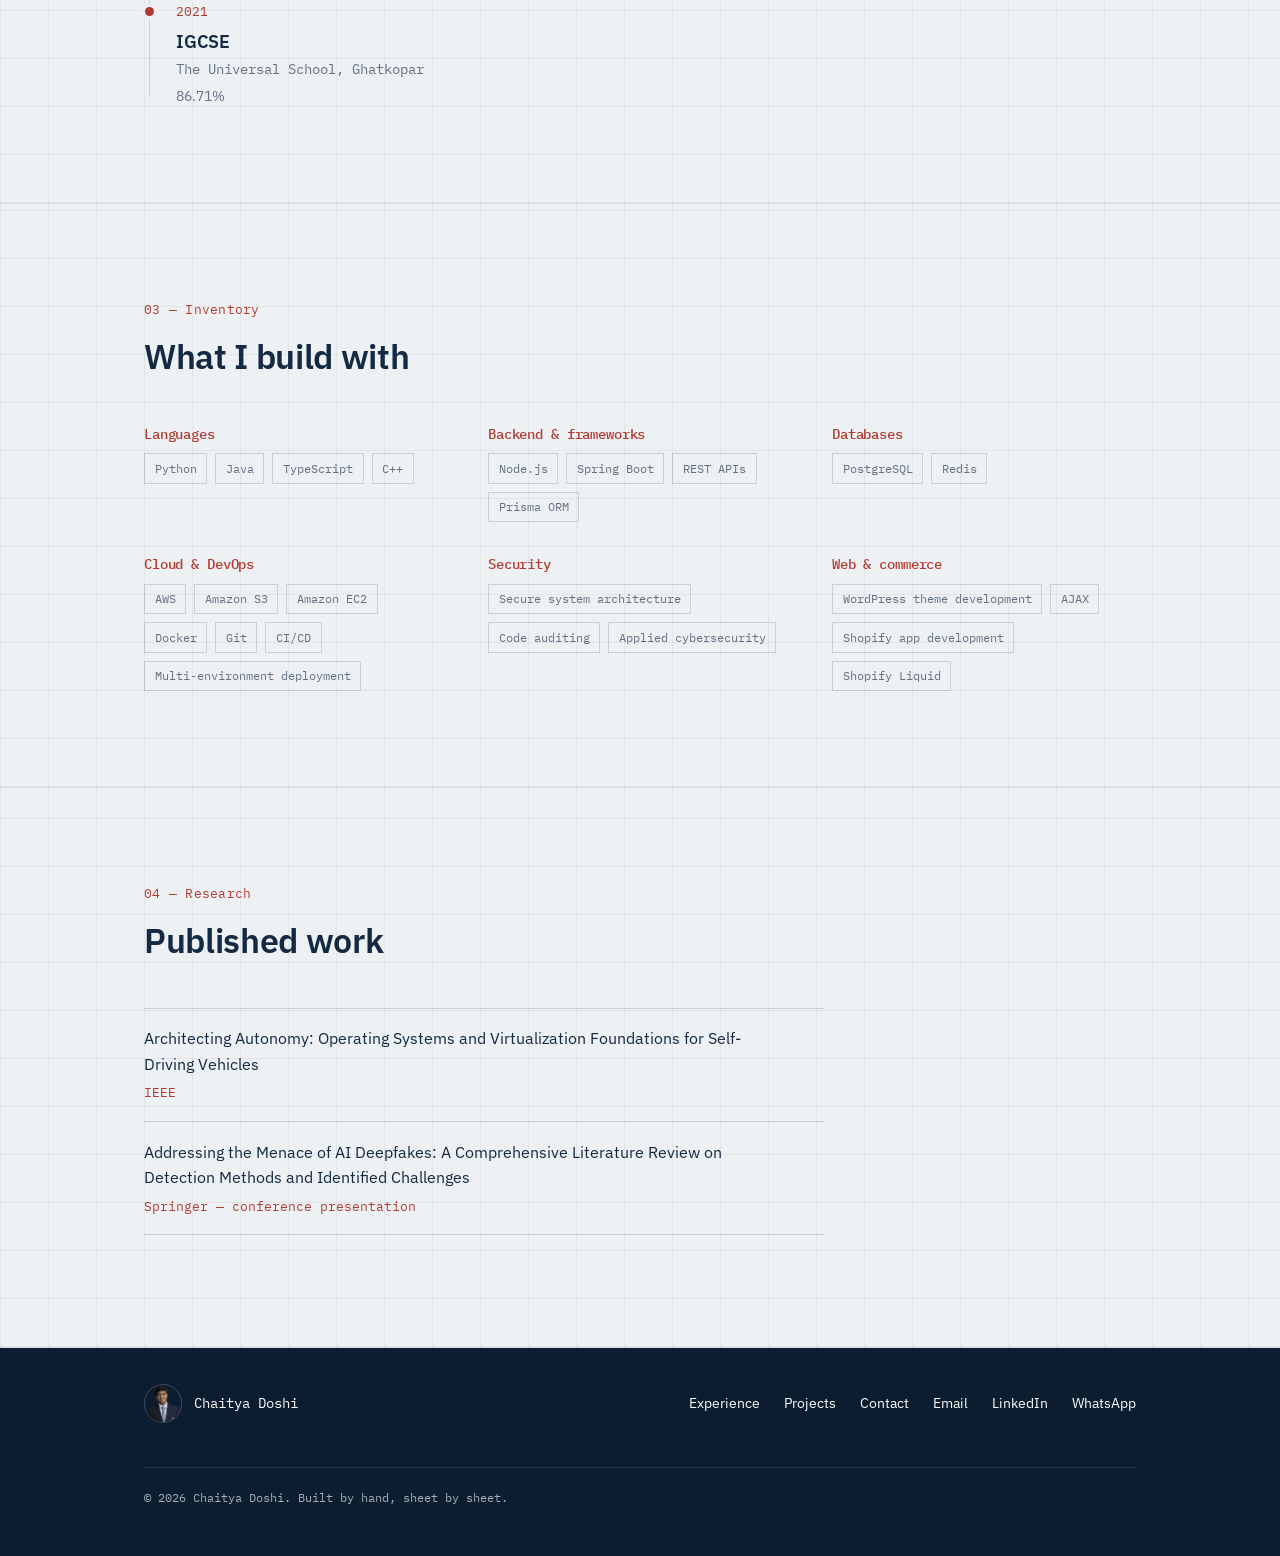
==== commit 37b6f457: "Roll out Direction A's interactions across the real site, rebuild Contact into segregated lanes - He" ====
--- a/about.html
+++ b/about.html
@@ -18,7 +18,7 @@
 <header class="nav" id="nav">
   <div class="nav__inner">
     <a class="nav__mark" href="index.html" aria-label="Chaitya Doshi, home">
-      <span class="nav__mark-ring">CD</span>
+      <span class="nav__mark-ring"><img src="assets/img/chaitya-cutout.webp" alt="" width="48" height="48" loading="lazy"></span>
     </a>
     <nav class="nav__links" aria-label="Primary">
       <a href="index.html">Home</a>
@@ -116,27 +116,27 @@
       <div class="inventory">
         <div class="inventory__group">
           <h3>Languages</h3>
-          <p>Python, Java, TypeScript, C++</p>
+          <div class="tags"><span>Python</span><span>Java</span><span>TypeScript</span><span>C++</span></div>
         </div>
         <div class="inventory__group">
           <h3>Backend &amp; frameworks</h3>
-          <p>Node.js, Spring Boot, REST APIs, Prisma ORM</p>
+          <div class="tags"><span>Node.js</span><span>Spring Boot</span><span>REST APIs</span><span>Prisma ORM</span></div>
         </div>
         <div class="inventory__group">
           <h3>Databases</h3>
-          <p>PostgreSQL, Redis</p>
+          <div class="tags"><span>PostgreSQL</span><span>Redis</span></div>
         </div>
         <div class="inventory__group">
           <h3>Cloud &amp; DevOps</h3>
-          <p>AWS, Amazon S3, Amazon EC2, Docker, Git, CI/CD, multi-environment deployment</p>
+          <div class="tags"><span>AWS</span><span>Amazon S3</span><span>Amazon EC2</span><span>Docker</span><span>Git</span><span>CI/CD</span><span>Multi-environment deployment</span></div>
         </div>
         <div class="inventory__group">
           <h3>Security</h3>
-          <p>Secure system architecture, code auditing, applied cybersecurity</p>
+          <div class="tags"><span>Secure system architecture</span><span>Code auditing</span><span>Applied cybersecurity</span></div>
         </div>
         <div class="inventory__group">
           <h3>Web &amp; commerce</h3>
-          <p>WordPress theme development, AJAX, Shopify app development, Shopify Liquid</p>
+          <div class="tags"><span>WordPress theme development</span><span>AJAX</span><span>Shopify app development</span><span>Shopify Liquid</span></div>
         </div>
       </div>
     </div>
@@ -167,7 +167,7 @@
 <footer class="footer footer--simple">
   <div class="wrap footer__inner">
     <a class="footer--simple__mark" href="index.html">
-      <span class="nav__mark-ring">CD</span>
+      <span class="nav__mark-ring"><img src="assets/img/chaitya-cutout.webp" alt="" width="48" height="48" loading="lazy"></span>
       Chaitya Doshi
     </a>
     <nav class="footer--simple__links" aria-label="Footer">
--- a/css/styles.css
+++ b/css/styles.css
@@ -17,6 +17,8 @@
   --grid-dark: rgba(238, 241, 244, 0.09);
   --text-muted: rgba(20, 42, 66, 0.64);
   --text-muted-on-dark: rgba(238, 241, 244, 0.68);
+  --live: #e8a33d;
+  --live-rgb: 232, 163, 61;
 
   --font-sans: "IBM Plex Sans", "Segoe UI", system-ui, sans-serif;
   --font-mono: "IBM Plex Mono", "SFMono-Regular", Consolas, monospace;
@@ -116,10 +118,19 @@
   height: 2.4rem;
   border-radius: 999px;
   border: 1.5px solid var(--ink);
+  overflow: hidden;
+  flex: none;
   font-family: var(--font-mono);
   font-size: 0.85rem;
   font-weight: 500;
   color: var(--ink);
+}
+.nav__mark-ring img {
+  width: 100%;
+  height: 100%;
+  object-fit: cover;
+  object-position: 50% 18%;
+  display: block;
 }
 
 .nav__links {
@@ -258,7 +269,7 @@
   pointer-events: none;
   opacity: 0;
   transition: opacity 0.4s ease;
-  background: radial-gradient(360px circle at var(--mx, 50%) var(--my, 50%), rgba(255, 128, 102, 0.16), transparent 70%);
+  background: radial-gradient(360px circle at var(--mx, 50%) var(--my, 50%), rgba(var(--live-rgb), 0.16), transparent 70%);
 }
 .hero__glow.is-active { opacity: 1; }
 
@@ -384,9 +395,55 @@
   }
 }
 
+/* Skill chips (hero) — hover/focus shows where a skill was actually used; click jumps there */
+.skills { display: flex; gap: 0.6rem; flex-wrap: wrap; margin: 0 0 2.25rem; padding: 0; }
+.chip {
+  font-family: var(--font-mono);
+  font-size: 0.78rem;
+  padding: 0.42rem 0.8rem;
+  border: 1px solid var(--line-on-dark);
+  background: none;
+  color: var(--text-muted-on-dark);
+  cursor: pointer;
+  transition: border-color 0.15s ease, color 0.15s ease;
+}
+.chip:hover, .chip:focus-visible { border-color: var(--live); color: var(--live); }
+
+.trace-tip {
+  position: fixed;
+  z-index: 300;
+  font-family: var(--font-mono);
+  font-size: 0.76rem;
+  background: var(--ink-deep);
+  color: var(--paper-white);
+  border: 1px solid var(--live);
+  padding: 0.5rem 0.7rem;
+  pointer-events: none;
+  opacity: 0;
+  transform: translate(-50%, -8px);
+  transition: opacity 0.15s ease, transform 0.15s ease;
+  max-width: min(260px, 80vw);
+}
+.trace-tip.is-visible { opacity: 1; transform: translate(-50%, -4px); }
+.trace-tip__label { display: block; color: var(--live); font-size: 0.68rem; margin-bottom: 0.15rem; }
+.trace-tip::after {
+  content: "";
+  position: absolute;
+  top: 100%;
+  left: 50%;
+  transform: translateX(-50%);
+  border: 5px solid transparent;
+  border-top-color: var(--live);
+}
+
+@media (prefers-reduced-motion: reduce) {
+  .trace-tip { transition: none; }
+}
+
 .hero__actions { display: flex; gap: 1rem; flex-wrap: wrap; }
 
 .btn {
+  position: relative;
   display: inline-block;
   font-family: var(--font-mono);
   font-size: 0.88rem;
@@ -405,6 +462,26 @@
 .btn--ghost { color: var(--paper-white); }
 .btn--ghost:hover { background: rgba(238, 241, 244, 0.08); }
 .btn--ghost:active { transform: scale(0.96); background: rgba(238, 241, 244, 0.14); }
+
+/* Ink-stamp press flash — fired by JS on click, not just CSS :active */
+.btn--stamp::after, .stamp::after {
+  content: "";
+  position: absolute;
+  inset: -3px;
+  border: 2px solid var(--stamp);
+  opacity: 0;
+  pointer-events: none;
+}
+.btn--stamp.is-firing::after, .stamp.is-firing::after {
+  animation: ringFire 0.5s ease-out;
+}
+@keyframes ringFire {
+  0% { opacity: 0.9; transform: scale(1); }
+  100% { opacity: 0; transform: scale(1.35); }
+}
+@media (prefers-reduced-motion: reduce) {
+  .btn--stamp.is-firing::after, .stamp.is-firing::after { animation: none; }
+}
 
 @media (prefers-reduced-motion: reduce) {
   .btn, .titleblock__row { transition: none; }
@@ -522,6 +599,7 @@
 .log__meta { display: flex; flex-direction: column; gap: 0.6rem; }
 
 .stamp {
+  position: relative;
   display: inline-block;
   font-family: var(--font-mono);
   font-size: 0.78rem;
@@ -530,6 +608,7 @@
   color: var(--stamp);
   width: fit-content;
   transform: rotate(-2deg);
+  cursor: pointer;
 }
 
 .log__date { font-family: var(--font-mono); font-size: 0.85rem; color: var(--text-muted); }
@@ -610,6 +689,16 @@
   .timeline__item::before { left: -24px; width: 7px; height: 7px; }
 }
 
+/* Cross-page "used in" jump highlight — landing on an entry/case from a hero chip */
+@keyframes tracePulse {
+  0% { box-shadow: 0 0 0 0 rgba(var(--live-rgb), 0.55); }
+  100% { box-shadow: 0 0 0 14px rgba(var(--live-rgb), 0); }
+}
+.is-found { animation: tracePulse 1s ease-out; }
+@media (prefers-reduced-motion: reduce) {
+  .is-found { animation: none; }
+}
+
 /* ==========================================================================
    Project case files
    ========================================================================== */
@@ -624,7 +713,9 @@
   background: var(--paper-white);
   border: 1px solid var(--line);
   padding: 2rem;
-}
+  transition: border-color 0.15s ease, transform 0.15s ease;
+}
+.case:hover { border-color: var(--stamp); transform: translateY(-2px); }
 .case::after {
   content: "";
   position: absolute;
@@ -731,16 +822,62 @@
   .teaser-grid { grid-template-columns: 1fr; }
 }
 
-.teaser-card--ghost {
-  background: transparent;
-  border-color: var(--line-on-dark);
+/* ==========================================================================
+   Contact lanes & client form
+   ========================================================================== */
+.lane { margin-bottom: 3rem; }
+.lane:last-child { margin-bottom: 0; }
+.lane + .lane { border-top: 1px solid var(--line-on-dark); padding-top: 3rem; }
+.lane h2 { font-size: clamp(1.4rem, 2.8vw, 1.8rem); margin-bottom: 0.6rem; }
+.lane__sub { color: var(--text-muted-on-dark); margin: 0 0 1.75rem; max-width: 52ch; }
+
+.form-row { display: grid; grid-template-columns: 1fr 1fr; gap: 1.25rem; }
+.form-field { display: flex; flex-direction: column; gap: 0.4rem; margin-bottom: 1.25rem; }
+.form-field label {
+  font-family: var(--font-mono);
+  font-size: 0.78rem;
+  color: var(--text-muted-on-dark);
+}
+.form-field label .optional { opacity: 0.65; }
+.form-field input,
+.form-field select,
+.form-field textarea {
+  font-family: var(--font-sans);
+  font-size: 0.95rem;
+  background: rgba(238, 241, 244, 0.05);
+  border: 1px solid var(--line-on-dark);
+  border-radius: 0;
   color: var(--paper-white);
-}
-.teaser-card--ghost:hover { border-color: var(--stamp-bright); }
-.teaser-card--ghost h3 { color: var(--paper-white); }
-.teaser-card--ghost p { color: var(--text-muted-on-dark); }
-
-.hero__lanes { margin-bottom: 2.5rem; }
+  padding: 0.65rem 0.75rem;
+  transition: border-color 0.15s ease, background 0.15s ease;
+}
+.form-field input:focus,
+.form-field select:focus,
+.form-field textarea:focus {
+  border-color: var(--live);
+  background: rgba(238, 241, 244, 0.08);
+}
+.form-field select { cursor: pointer; }
+.form-field textarea { resize: vertical; min-height: 130px; }
+.form-field--honeypot { position: absolute; left: -9999px; top: -9999px; }
+
+.form-submit-row { display: flex; align-items: center; gap: 1rem; flex-wrap: wrap; margin-top: 0.5rem; }
+
+.form-status { display: none; font-size: 0.92rem; max-width: 48ch; }
+.form-status.is-visible { display: block; }
+.form-status--success { color: var(--live); }
+.form-status--error { color: var(--stamp-bright); }
+
+.lane__fallback {
+  font-family: var(--font-mono);
+  font-size: 0.85rem;
+  color: var(--text-muted-on-dark);
+  margin-top: 1.5rem;
+}
+
+@media (max-width: 600px) {
+  .form-row { grid-template-columns: 1fr; }
+}
 
 /* ==========================================================================
    Footer
